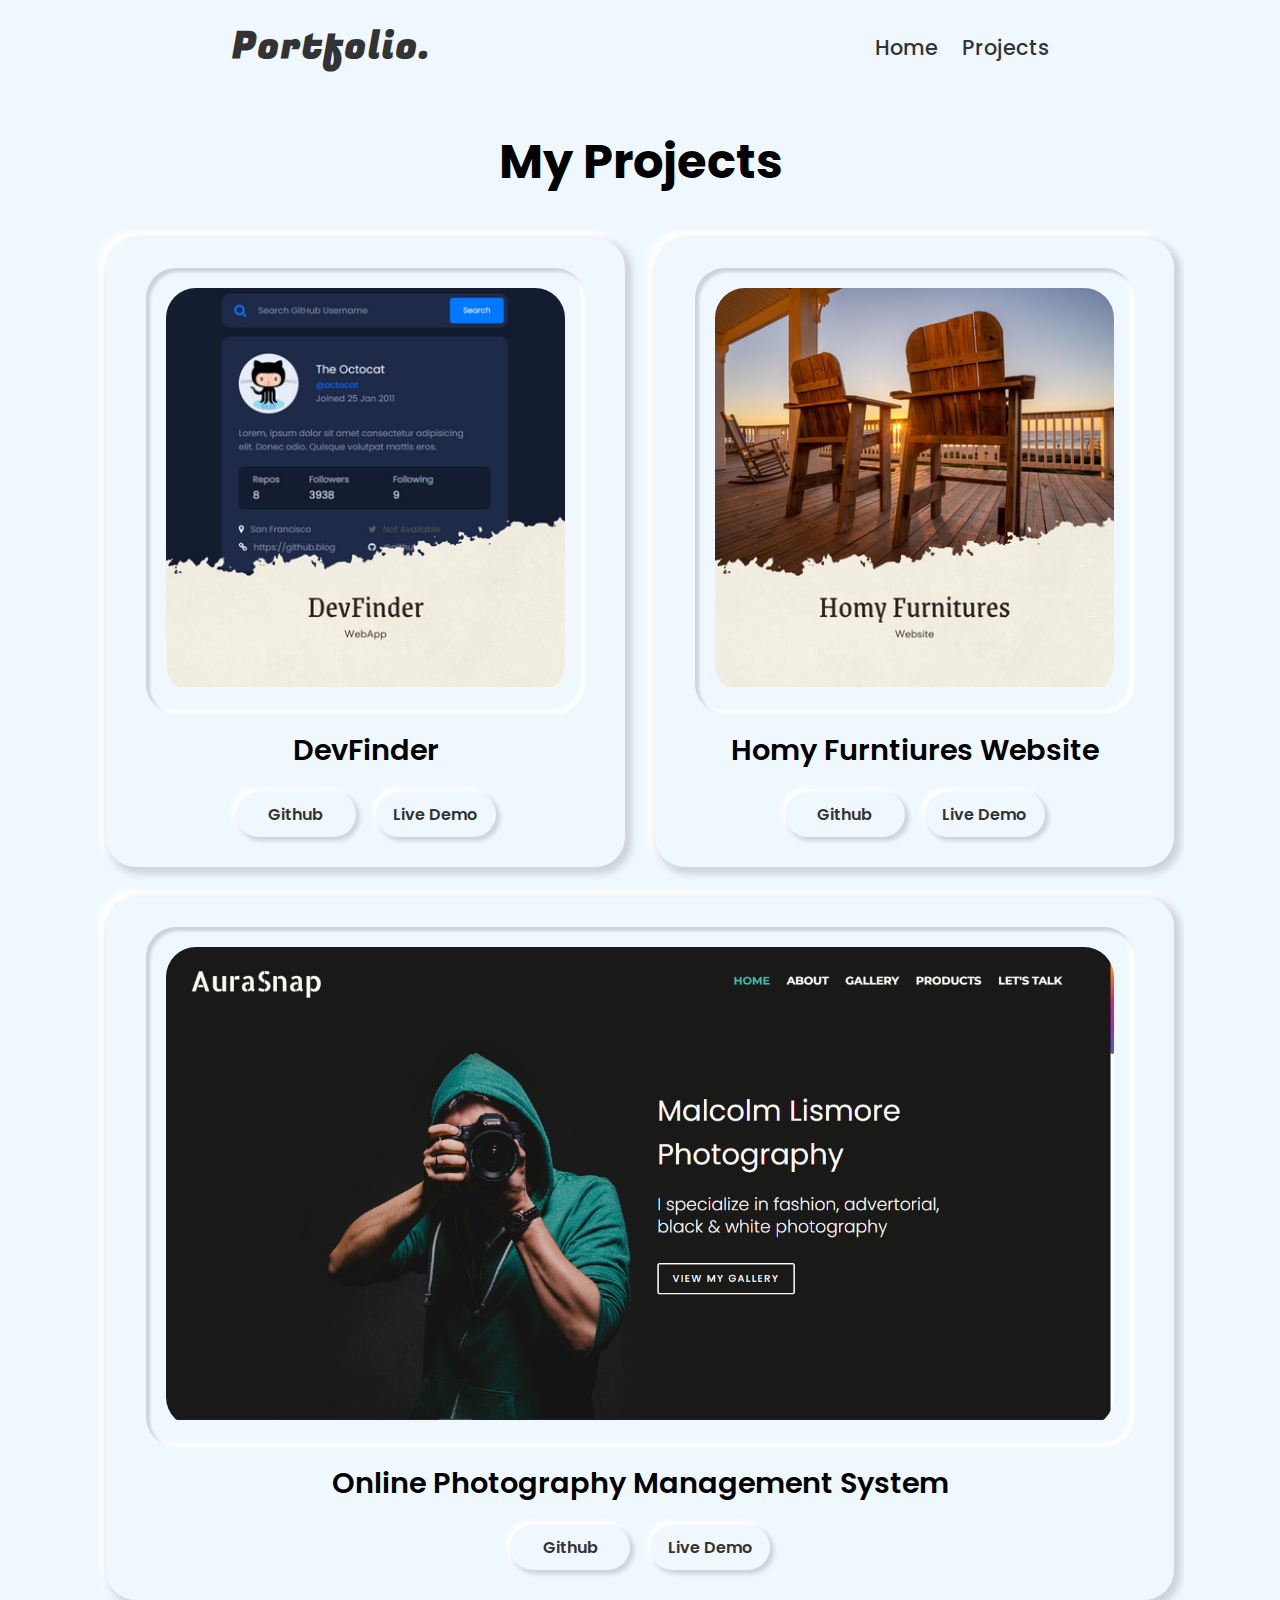
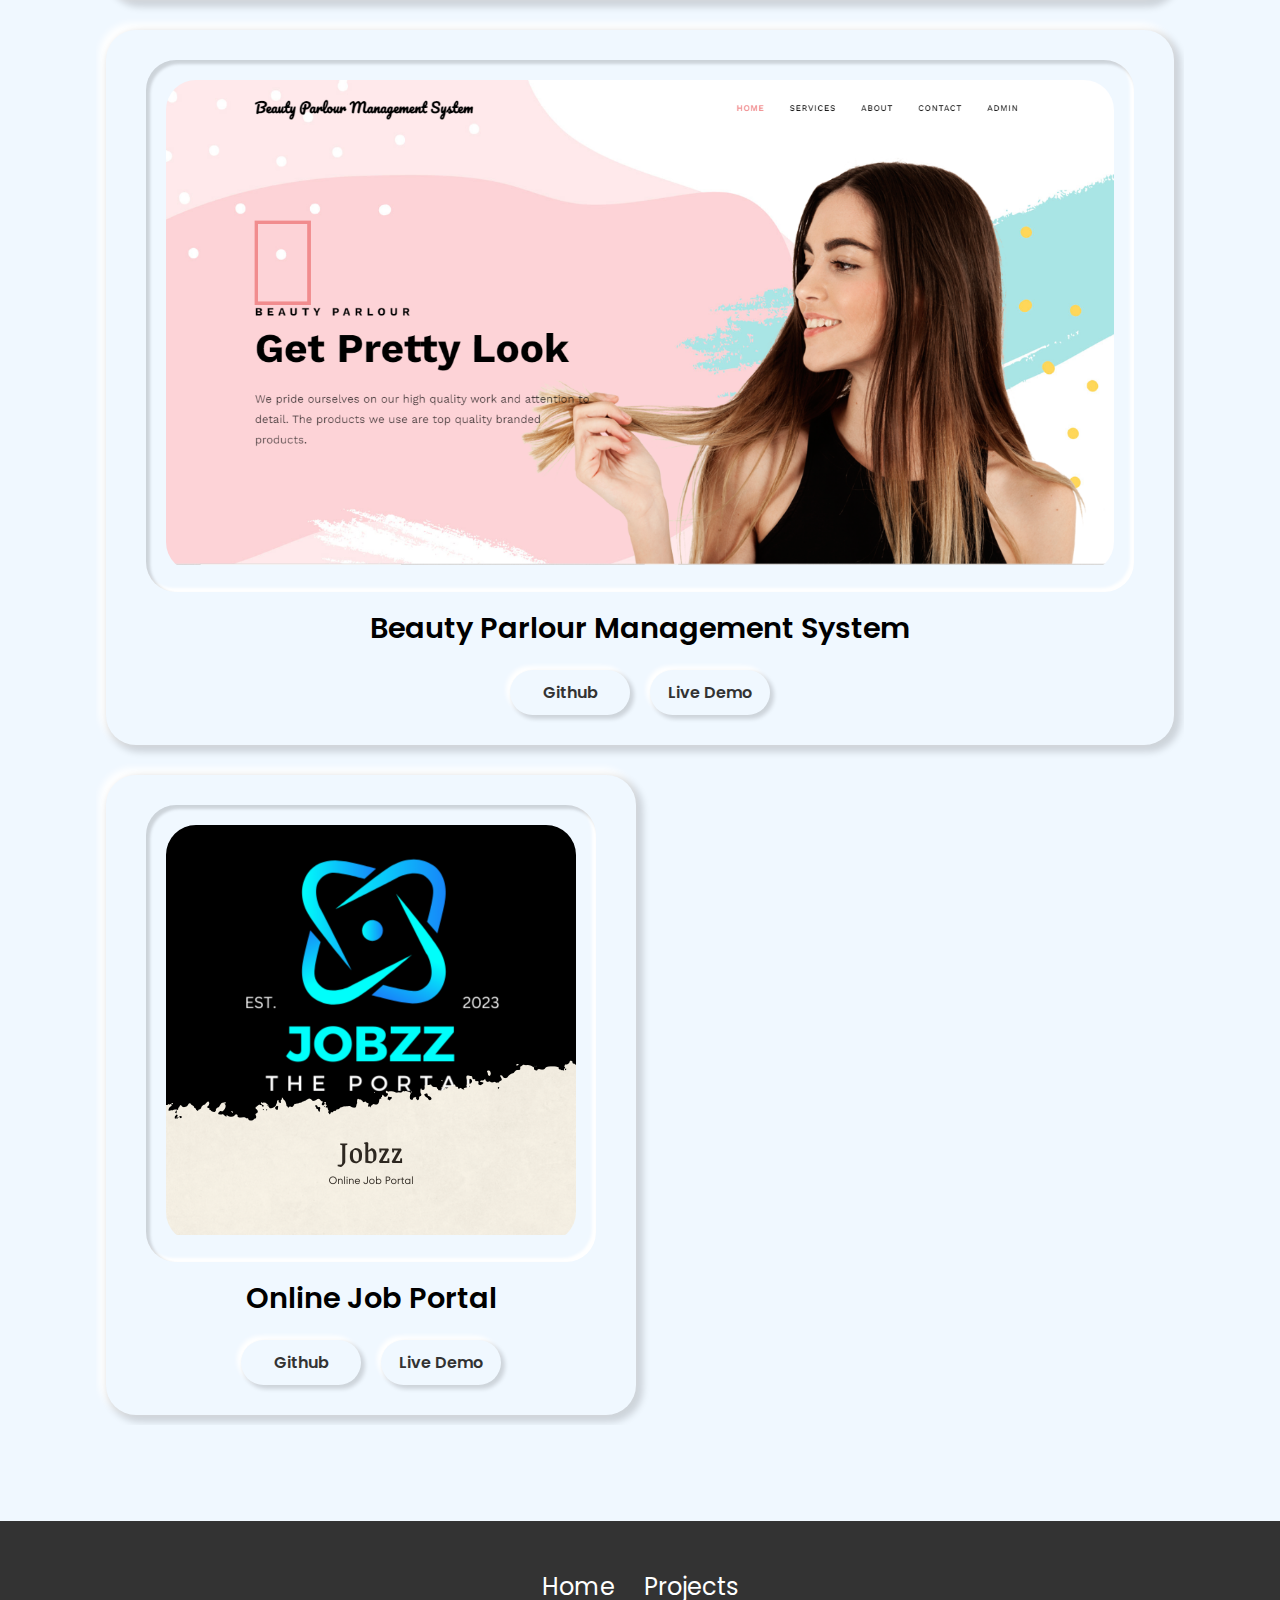
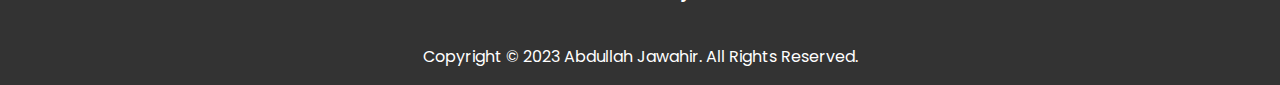
==== pages/projects.html @ 3616cd3a "Chnages in the projects section" ====
<!DOCTYPE html>
<html lang="en">

<head>
    <meta charset="UTF-8" />
    <meta name="viewport" content="width=device-width, initial-scale=1.0" />
    <title>My Projects</title>

    <!-- Poppins Font -->
    <link rel="preconnect" href="https://fonts.googleapis.com" />
    <link rel="preconnect" href="https://fonts.gstatic.com" crossorigin />
    <link href="https://fonts.googleapis.com/css2?family=Poppins:wght@100;200;300;400;500;600;700;800;900&display=swap"
        rel="stylesheet" />

    <!-- Fugaz One Font -->
    <link rel="preconnect" href="https://fonts.googleapis.com" />
    <link rel="preconnect" href="https://fonts.gstatic.com" crossorigin />
    <link href="https://fonts.googleapis.com/css2?family=Fugaz+One&display=swap" rel="stylesheet" />

    <!-- Fontawesome Icons -->
    <link rel="stylesheet" href="https://cdnjs.cloudflare.com/ajax/libs/font-awesome/6.4.2/css/all.min.css"
        integrity="sha512-z3gLpd7yknf1YoNbCzqRKc4qyor8gaKU1qmn+CShxbuBusANI9QpRohGBreCFkKxLhei6S9CQXFEbbKuqLg0DA=="
        crossorigin="anonymous" referrerpolicy="no-referrer" />

    <!-- <link rel="stylesheet" href="../CSS/styles.css" /> -->
    <link rel="stylesheet" href="../CSS/projects.css" />
    <link rel="stylesheet" href="../CSS/projectsStyles.css" />
</head>

<body>
    <header>
        <a href="./index.html" class="logo">Portfolio.</a>

        <nav>
            <a href="../index.html">Home</a>
            <a href="./projects.html">Projects</a>
        </nav>

        <div class="hamburger move">
            <div></div>
            <div></div>
            <div></div>
        </div>
    </header>


    <section id="projects">
        <h1>My Projects</h1>

        <div class="projects-container">
            <div class="project-card">
                <div class="pic-wrapper">
                    <div class="proj-pic">
                        <img src="../Assets/devfinder-img.png" alt="DevFinder App Pic" />
                    </div>
                </div>
                <h2>DevFinder</h2>
                <div class="proj-btns">
                    <a href="https://github.com/Abdullah-Jawahir/DevFinder" target="_blank"
                        class="btn proj-code-btn">Github</a>
                    <a href="https://abdullah-jawahir.github.io/DevFinder/" target="_blank"
                        class="btn proj-demo-btn">Live
                        Demo</a>
                </div>
            </div>
            <div class="project-card">
                <div class="pic-wrapper">
                    <div class="proj-pic">
                        <img src="../Assets/homy-furnitue-img.png" alt="Homy Furnitures Website Imamge" />
                    </div>
                </div>
                <h2>Homy Furntiures Website</h2>
                <div class="proj-btns">
                    <a href="https://github.com/Abdullah-Jawahir/Homy-Furniture-Landing-Page" target="_blank"
                        class="btn proj-code-btn">Github</a>
                    <a href="https://abdullah-jawahir.github.io/Homy-Furniture-Landing-Page/" target="_blank"
                        class="btn proj-demo-btn">Live Demo</a>
                </div>
            </div>
            <div class="project-card">
                <div class="pic-wrapper">
                    <div class="proj-pic">
                        <img src="../Assets/online-phptography.png" alt="Online Photography Management System Image" />
                    </div>
                </div>
                <h2>Online Photography Management System</h2>
                <div class="proj-btns">
                    <a href="https://github.com/Abdullah-Jawahir/Malcolm-Lismore-Photography-Website" target="_blank"
                        class="btn proj-code-btn">Github</a>
                    <a href="https://malcolm-lismore-photography.netlify.app/" target="_blank"
                        class="btn proj-demo-btn">Live
                        Demo</a>
                </div>
            </div>
            <div class="project-card">
                <div class="pic-wrapper">
                    <div class="proj-pic">
                        <img src="../Assets/BeautyParlourMS-pic.png" alt="Beauty Parlour Management System Image" />
                    </div>
                </div>
                <h2>Beauty Parlour Management System</h2>
                <div class="proj-btns">
                    <a href="https://github.com/Abdullah-Jawahir/OnlineBeautyParlor" target="_blank"
                        class="btn proj-code-btn">Github</a>
                    <a href="https://abdullah-jawahir.github.io/OnlineBeautyParlor/" target="_blank"
                        class="btn proj-demo-btn">Live
                        Demo</a>
                </div>
            </div>
            <div class="project-card">
                <div class="pic-wrapper">
                    <div class="proj-pic">
                        <img src="../Assets/jobzz.png" alt="Online Job Portal" />
                    </div>
                </div>
                <h2>Online Job Portal</h2>
                <div class="proj-btns">
                    <a href="https://github.com/Abdullah-Jawahir/Job-Portal-WebApp" target="_blank"
                        class="btn proj-code-btn">Github</a>
                    <a href="https://abdullah-jawahir.github.io/Job-Portal-WebApp/" target="_blank"
                        class="btn proj-demo-btn">Live
                        Demo</a>
                </div>
            </div>
        </div>
    </section>

    <footer>
        <nav>
            <a href="../index.html">Home</a>
            <a href="./projects.html">Projects</a>
        </nav>
        <p class="footer-note">
            Copyright © 2023 Abdullah Jawahir. All Rights Reserved.
        </p>
    </footer>

    <script src="../app.js"></script>
</body>

</html>
---- CSS/styles.css ----
html {
  scroll-behavior: smooth;
}

body {
  position: relative;
  scroll-behavior: smooth;
}

a {
  position: relative;
}
a::after {
  position: absolute;
  content: "";
  left: 0;
  bottom: -10px;
  height: 5px;
  width: 0%;
  background-color: gray;
  border-radius: 2px;
  transition: 0.3s linear;
}

section {
  display: flex;
  align-items: center;
}
section h4 {
  font-weight: 500;
  color: rgb(77, 77, 77);
}
section h1 {
  font-size: 3rem;
  font-weight: 600;
  margin-bottom: 50px;
}

* {
  margin: 0;
  padding: 0;
  box-sizing: border-box;
  font-family: "Poppins", sans-serif;
}

a {
  text-decoration: none;
  color: #333;
}

li {
  list-style: none;
}

header {
  height: auto;
  width: 100%;
  display: flex;
  align-items: center;
  justify-content: space-around;
  padding: 20px 10px;
  position: absolute;
  transition: 0.5s ease-in-out;
}
header .logo {
  font-weight: bolder;
  font-size: 2.3rem;
  letter-spacing: 2px;
  font-family: "Fugaz One", cursive;
}
header nav a:not(:last-child) {
  margin-right: 20px;
}
header nav a {
  font-size: 1.3rem;
  font-weight: 500;
  transition: 0.3s;
}
header nav a:hover {
  color: gray;
}
header nav a:hover::after {
  width: 80%;
}
header .hamburger {
  width: 40px;
  height: auto;
  transition: 0.5s ease-in-out;
  display: none;
  cursor: pointer;
  position: relative;
  transform: rotate(0deg);
  margin-bottom: 30px;
}
header .hamburger div {
  width: 100%;
  height: 6px;
  background-color: #333;
  border-radius: 3px;
  position: absolute;
  opacity: 1;
  left: 0;
  transform: rotate(0deg);
  transition: 0.25s ease-in-out;
}
header .hamburger div:first-child {
  top: 0px;
  transform-origin: left top;
}
header .hamburger div:nth-child(2) {
  top: 14px;
  transform-origin: center;
}
header .hamburger div:last-child {
  top: 28px;
  transform-origin: left bottom;
}
header.open {
  background-color: #333;
  color: white;
  display: flex;
  flex-direction: row;
  align-items: center;
  justify-content: center;
  width: 100%;
  position: relative;
  top: 0;
  left: 0;
  z-index: 999;
}
header.open .logo {
  display: none;
}
header.open nav {
  display: flex;
  flex-direction: column;
  align-items: center;
}
header.open nav a {
  margin-right: 0;
  color: white;
  margin-bottom: 15px;
}
header.open nav a:hover::after {
  width: 0%;
}
header.open .hamburger {
  position: absolute;
  top: 50px;
  right: 30px;
  width: 50px;
}
header.open .hamburger div {
  background-color: #fff;
}
header.open .hamburger div:first-child {
  transform: rotate(42deg);
}
header.open .hamburger div:nth-child(2) {
  width: 0%;
  opacity: 0;
}
header.open .hamburger div:last-child {
  transform: rotate(-42deg);
  top: 32px;
}

@media screen and (max-width: 768px) {
  header {
    padding: 40px 0px;
  }
  header nav {
    display: none;
  }
  header .hamburger {
    display: block;
  }
}
#home {
  width: 100%;
  height: 100vh;
  justify-content: center;
}
#home .hero-sec {
  display: flex;
  justify-content: space-between;
  align-items: center;
}
#home .hero-sec .prof-img {
  width: 380px;
  margin-right: 100px;
}
#home .hero-sec .prof-img img {
  width: 100%;
  height: auto;
  -o-object-fit: cover;
     object-fit: cover;
}
#home .hero-sec .mini-intro {
  font-weight: 550;
  display: flex;
  flex-direction: column;
}
#home .hero-sec .mini-intro span {
  font-size: 0.9rem;
  color: rgb(77, 77, 77);
  margin-bottom: 10px;
}
#home .hero-sec .mini-intro .my-name {
  font-weight: 600;
  font-size: 2.5rem;
  letter-spacing: 1px;
  line-height: 1.1;
}
#home .hero-sec .mini-intro .my-profession {
  color: rgb(77, 77, 77);
  font-size: 1.5rem;
  margin-bottom: 25px;
}
#home .hero-sec .mini-intro .cta-btns {
  margin-bottom: 20px;
}
#home .hero-sec .mini-intro .cta-btns a, #home .hero-sec .mini-intro .cta-btns button {
  padding: 10px 15px;
  background-color: transparent;
  outline: none;
  cursor: pointer;
  font-weight: 600;
  border-radius: 7px;
  border: 2px solid #333;
  transition: 0.28s;
}
#home .hero-sec .mini-intro .cta-btns a:first-child, #home .hero-sec .mini-intro .cta-btns button:first-child {
  margin-right: 20px;
}
#home .hero-sec .mini-intro .cta-btns a:first-child:hover, #home .hero-sec .mini-intro .cta-btns button:first-child:hover {
  background-color: #333;
  color: white;
}
#home .hero-sec .mini-intro .cta-btns a:nth-child(2), #home .hero-sec .mini-intro .cta-btns button:nth-child(2) {
  background-color: #333;
  color: white;
}
#home .hero-sec .mini-intro .cta-btns a:nth-child(2):hover, #home .hero-sec .mini-intro .cta-btns button:nth-child(2):hover {
  background-color: transparent;
  color: #333;
}
#home .hero-sec .mini-intro .intro-social-icons a {
  font-size: 2rem;
}
#home .hero-sec .mini-intro .intro-social-icons a:first-child {
  margin-right: 15px;
}

@media screen and (max-width: 768px) {
  #home {
    height: auto;
    position: relative;
    top: 12em;
    margin-bottom: 20em;
    align-items: center;
  }
  #home .hero-sec {
    flex-direction: column;
  }
  #home .hero-sec .prof-img {
    width: 260px;
    margin-right: 0;
    margin-bottom: 30px;
  }
  #home .hero-sec .mini-intro {
    align-items: center;
  }
  #home .hero-sec .mini-intro .my-name {
    padding: 0 10px;
    text-align: center;
  }
  #home .hero-sec .mini-intro .my-profession {
    margin-bottom: 30px;
  }
  #home .hero-sec .mini-intro .cta-btns {
    margin-bottom: 25px;
  }
}
@media screen and (max-width: 425px) {
  #home .hero-sec .my-name {
    margin-bottom: 10px;
  }
}
#about {
  flex-direction: column;
  padding: 0 6em 3em 6em;
}
#about .about-body {
  display: flex;
  align-items: center;
  color: rgb(77, 77, 77);
}
#about .about-body .about-img {
  flex: 0.35;
  border-radius: 20px;
  overflow: hidden;
  margin-right: 50px;
}
#about .about-body .about-img img {
  width: 100%;
  height: auto;
  -o-object-fit: cover;
     object-fit: cover;
}
#about .about-body .about-body-info {
  flex: 0.8;
  display: grid;
  grid-template-areas: "exp edu" "bio bio";
}
#about .about-body .about-body-info .about-info {
  margin-bottom: 20px;
  border: 2px solid lightgray;
  padding: 20px 0;
  display: flex;
  flex-direction: column;
  align-items: center;
  justify-content: center;
  border-radius: 20px;
}
#about .about-body .about-body-info .about-info i {
  font-size: 1.3rem;
  margin-bottom: 10px;
  color: black;
}
#about .about-body .about-body-info .about-info h5 {
  font-size: 1.1rem;
  margin-bottom: 5px;
  color: black;
}
#about .about-body .about-body-info .experience-info {
  grid-area: exp;
  margin-right: 20px;
}
#about .about-body .about-body-info .education-info {
  grid-area: edu;
}
#about .about-body .about-body-info .my-bio {
  grid-area: bio;
}

@media screen and (max-width: 768px) {
  #about {
    padding: 0 2em 3em 2em;
  }
  #about h1 {
    margin-bottom: 30px;
  }
  #about .about-body {
    flex-direction: column;
  }
  #about .about-body .about-img {
    flex: auto;
    width: 16em;
    margin-right: 0;
    margin-bottom: 30px;
  }
  #about .about-body .about-body-info .about-info {
    align-items: center;
    padding: 20px;
  }
  #about .about-body .about-body-info .about-info p {
    text-align: center;
  }
}
@media screen and (max-width: 425px) {
  #about .about-body .about-body-info {
    flex: 1;
    grid-template-areas: "exp" "edu" "bio";
  }
  #about .about-body .about-body-info .experience-info {
    margin-right: 0;
  }
}
#skills {
  flex-direction: column;
  padding: 6em;
}
#skills .skill-set {
  display: flex;
  justify-content: center;
  width: 99%;
  margin-right: auto;
  margin-left: auto;
  flex-wrap: wrap;
}
#skills .skills-card {
  border: 1px solid #a3a3a3;
  padding: 1.5em 3em;
  border-radius: 30px;
  text-align: left;
  width: 40%;
  min-width: -moz-fit-content;
  min-width: fit-content;
  margin-bottom: 30px;
}
#skills .skills-card:not(:last-child) {
  margin-right: 30px;
}
#skills .skills-card h2 {
  font-weight: 600;
  font-size: 1.7rem;
  color: rgb(77, 77, 77);
  margin-bottom: 25px;
  text-align: center;
  word-wrap: break-word;
}
#skills .skills-card .skills {
  display: grid;
  grid-template-columns: repeat(auto-fit, minmax(150px, 1fr));
  padding-left: 15px;
}
#skills .skills-card .skills .skill {
  display: grid;
  grid-template-areas: "icon skill-name" ". skill-level";
  margin-bottom: 30px;
  width: -moz-fit-content;
  width: fit-content;
}
#skills .skills-card .skills .skill i {
  grid-area: icon;
  font-size: 1.4rem;
  margin-right: 20px;
  margin-top: 3px;
}
#skills .skills-card .skills .skill .skill-name {
  grid-area: skill-name;
  font-weight: 600;
  font-size: 1.2rem;
}
#skills .skills-card .skills .skill .skill-level {
  grid-area: skill-level;
  color: rgb(77, 77, 77);
}

@media screen and (max-width: 768px) {
  #skills h1 {
    margin-bottom: 30px;
  }
  #skills .skill-set .skills-card {
    width: -moz-min-content;
    width: min-content;
    display: flex;
    flex-direction: column;
    align-items: center;
  }
  #skills .skill-set .skills-card:not(:last-child) {
    margin-right: 0;
  }
}
#contact {
  flex-direction: column;
  padding: 6em 6em 4em 6em;
}
#contact .contact-info {
  display: flex;
  align-items: center;
  justify-content: space-between;
  border: 1px solid #a3a3a3;
  padding: 30px;
  border-radius: 30px;
}
#contact .contact-info div {
  display: flex;
  align-items: center;
}
#contact .contact-info div .icon-wrapper {
  background-color: #000;
  padding: 7px 8px;
  margin-right: 10px;
  border-radius: 50%;
  display: flex;
  align-items: center;
  justify-content: center;
}
#contact .contact-info div .icon-wrapper i {
  color: #fff;
  font-size: 1.3rem;
  font-weight: 500;
}
#contact .contact-info div a {
  font-size: 1.2rem;
  transition: 0.3s;
}
#contact .contact-info div a:hover {
  color: gray;
}
#contact .contact-info div a:hover::after {
  width: 75%;
}
#contact .contact-info .my-email {
  margin-right: 30px;
}

@media screen and (max-width: 515px) {
  #contact .contact-info {
    flex-direction: column;
  }
  #contact .contact-info div {
    margin-bottom: 15px;
  }
  #contact .contact-info div:last-child {
    margin-bottom: 0;
  }
  #contact .contact-info div .icon-wrapper {
    margin: 0;
  }
  #contact .contact-info div a {
    margin-left: 10px;
  }
  #contact .contact-info div a:hover::after {
    width: 0%;
  }
  #contact .contact-info .my-email {
    margin-right: 0;
  }
}
@media screen and (max-width: 425px) {
  #contact {
    padding: 6em 2em 4em 2em;
  }
  #contact h1 {
    text-align: center;
  }
}
@media screen and (max-width: 375px) {
  #contact .contact-info {
    padding: 10px;
    justify-content: center;
    height: -moz-max-content;
    height: max-content;
  }
}
footer {
  display: flex;
  flex-direction: column;
  width: 100%;
  justify-content: center;
  align-items: center;
  padding: 3em 6em 1em 6em;
  background-color: #333;
  color: #fff;
}
footer nav {
  margin-bottom: 40px;
}
footer nav a {
  margin-right: 25px;
  font-size: 1.5rem;
  font-weight: normal;
  transition: 0.3s;
  color: #fff;
}
footer nav a:last-child {
  margin-right: 0;
}
footer nav a:hover {
  color: gray;
}
footer nav a:hover::after {
  width: 80%;
}
footer .footer-note {
  color: #fff;
}

@media screen and (max-width: 515px) {
  footer {
    padding: 3em 3em 1em 3em;
  }
  footer nav {
    display: flex;
    height: -moz-max-content;
    height: max-content;
    justify-content: center;
    align-items: center;
    flex-wrap: wrap;
    width: 100%;
    padding: 10px;
    padding-left: 25px;
  }
  footer nav a {
    margin-right: 20px;
  }
  footer nav a:last-child {
    margin-right: 20px;
  }
  footer nav a:hover::after {
    width: 0;
  }
  footer .footer-note {
    text-align: center;
  }
}
@media screen and (max-width: 425px) {
  footer nav {
    flex-direction: column;
  }
  footer nav a {
    margin-bottom: 10px;
    margin-right: 0;
  }
  footer nav a:last-child {
    margin-right: 0;
  }
}
---- CSS/projects.css ----
* {
  margin: 0;
  padding: 0;
  box-sizing: border-box;
  font-family: "Poppins", sans-serif;
}

a {
  text-decoration: none;
  color: #333;
}

li {
  list-style: none;
}

header {
  height: auto;
  width: 100%;
  display: flex;
  align-items: center;
  justify-content: space-around;
  padding: 20px 10px;
  position: absolute;
  transition: 0.5s ease-in-out;
}
header .logo {
  font-weight: bolder;
  font-size: 2.3rem;
  letter-spacing: 2px;
  font-family: "Fugaz One", cursive;
}
header nav a:not(:last-child) {
  margin-right: 20px;
}
header nav a {
  font-size: 1.3rem;
  font-weight: 500;
  transition: 0.3s;
}
header nav a:hover {
  color: gray;
}
header nav a:hover::after {
  width: 80%;
}
header .hamburger {
  width: 40px;
  height: auto;
  transition: 0.5s ease-in-out;
  display: none;
  cursor: pointer;
  position: relative;
  transform: rotate(0deg);
  margin-bottom: 30px;
}
header .hamburger div {
  width: 100%;
  height: 6px;
  background-color: #333;
  border-radius: 3px;
  position: absolute;
  opacity: 1;
  left: 0;
  transform: rotate(0deg);
  transition: 0.25s ease-in-out;
}
header .hamburger div:first-child {
  top: 0px;
  transform-origin: left top;
}
header .hamburger div:nth-child(2) {
  top: 14px;
  transform-origin: center;
}
header .hamburger div:last-child {
  top: 28px;
  transform-origin: left bottom;
}
header.open {
  background-color: #333;
  color: white;
  display: flex;
  flex-direction: row;
  align-items: center;
  justify-content: center;
  width: 100%;
  position: relative;
  top: 0;
  left: 0;
  z-index: 999;
}
header.open .logo {
  display: none;
}
header.open nav {
  display: flex;
  flex-direction: column;
  align-items: center;
}
header.open nav a {
  margin-right: 0;
  color: white;
  margin-bottom: 15px;
}
header.open nav a:hover::after {
  width: 0%;
}
header.open .hamburger {
  position: absolute;
  top: 50px;
  right: 30px;
  width: 50px;
}
header.open .hamburger div {
  background-color: #fff;
}
header.open .hamburger div:first-child {
  transform: rotate(42deg);
}
header.open .hamburger div:nth-child(2) {
  width: 0%;
  opacity: 0;
}
header.open .hamburger div:last-child {
  transform: rotate(-42deg);
  top: 32px;
}

@media screen and (max-width: 768px) {
  header {
    padding: 40px 0px;
  }
  header nav {
    display: none;
  }
  header .hamburger {
    display: block;
  }
}
footer {
  display: flex;
  flex-direction: column;
  width: 100%;
  justify-content: center;
  align-items: center;
  padding: 3em 6em 1em 6em;
  background-color: #333;
  color: #fff;
}
footer nav {
  margin-bottom: 40px;
}
footer nav a {
  margin-right: 25px;
  font-size: 1.5rem;
  font-weight: normal;
  transition: 0.3s;
  color: #fff;
}
footer nav a:last-child {
  margin-right: 0;
}
footer nav a:hover {
  color: gray;
}
footer nav a:hover::after {
  width: 80%;
}
footer .footer-note {
  color: #fff;
}

@media screen and (max-width: 515px) {
  footer {
    padding: 3em 3em 1em 3em;
  }
  footer nav {
    display: flex;
    height: -moz-max-content;
    height: max-content;
    justify-content: center;
    align-items: center;
    flex-wrap: wrap;
    width: 100%;
    padding: 10px;
    padding-left: 25px;
  }
  footer nav a {
    margin-right: 20px;
  }
  footer nav a:last-child {
    margin-right: 20px;
  }
  footer nav a:hover::after {
    width: 0;
  }
  footer .footer-note {
    text-align: center;
  }
}
@media screen and (max-width: 425px) {
  footer nav {
    flex-direction: column;
  }
  footer nav a {
    margin-bottom: 10px;
    margin-right: 0;
  }
  footer nav a:last-child {
    margin-right: 0;
  }
}
#projects {
  flex-direction: column;
  padding: 6em;
  background-color: aliceblue;
}
#projects .btn {
  background-color: transparent;
  border: none;
  outline: none;
  width: 120px;
  text-align: center;
  padding: 10px 0;
  border-radius: 30px;
  font-weight: 550;
  cursor: pointer;
  transition: 0.3s;
  box-shadow: 3px 3px 4px 1px rgba(0, 0, 0, 0.15), -3px -3px 4px 1px #fff;
}
#projects .btn:active {
  box-shadow: inset 3px 3px 3px 1px rgba(0, 0, 0, 0.15), inset -3px -3px 3px 1px #fff;
}
#projects .projects-container {
  display: flex;
  gap: 30px;
  flex-wrap: wrap;
  width: 100%;
  max-height: 2180px;
  overflow-y: hidden;
  padding: 10px;
}
#projects .projects-container .project-card {
  display: flex;
  flex-direction: column;
  justify-content: flex-start;
  align-items: center;
  padding: 30px 40px;
  box-shadow: 4px 4px 7px 3px rgba(0, 0, 0, 0.15), -4px -4px 7px 3px #fff;
  border-radius: 30px;
}
#projects .projects-container .project-card .pic-wrapper {
  box-shadow: inset 3px 3px 3px 1px rgba(0, 0, 0, 0.15), inset -3px -3px 3px 1px #fff;
  width: 100%;
  border-radius: 30px;
  padding: 20px;
  margin-bottom: 15px;
}
#projects .projects-container .project-card .proj-pic {
  border-radius: 30px;
  overflow: hidden;
}
#projects .projects-container .project-card .proj-pic img {
  width: 100%;
  height: auto;
  -o-object-fit: cover;
     object-fit: cover;
}
#projects .projects-container .project-card h2 {
  margin-bottom: 20px;
  font-size: 1.8rem;
  font-weight: 550;
  text-align: center;
}
#projects .projects-container .project-card .proj-btns {
  width: 360px;
  display: flex;
  justify-content: space-around;
  padding: 0 40px;
  flex-wrap: wrap;
}
#projects .projects-container .project-card:first-child, #projects .projects-container .project-card:nth-child(2) {
  flex: 0.5;
}
#projects .more-projects-btn {
  margin-top: 50px;
  padding: 20px;
  width: 250px;
  font-size: 1rem;
  letter-spacing: 2px;
}

@media screen and (max-width: 768px) {
  #projects {
    padding: 6em 3em 6em 3em;
  }
  #projects .projects-container .project-card h2 {
    text-align: center;
  }
  #projects .projects-container .project-card:first-child, #projects .projects-container .project-card:nth-child(2) {
    flex: 1;
  }
}
@media screen and (max-width: 515px) {
  #projects {
    padding: 6em 1em 6em 1em;
  }
  #projects .projects-container {
    gap: 0;
    padding: 1em 2em;
    row-gap: 30px;
    align-items: center;
    justify-content: center;
  }
  #projects .projects-container .project-card .proj-btns {
    width: auto;
    height: -moz-max-content;
    height: max-content;
    align-items: center;
  }
  #projects .projects-container .project-card .proj-btns a {
    margin-bottom: 15px;
  }
}
@media screen and (max-width: 425px) {
  #projects .projects-container {
    padding: 1em;
  }
  #projects .projects-container .project-card {
    padding: 20px;
  }
  #projects .projects-container .project-card .pic-wrapper {
    padding: 10px;
  }
}
---- CSS/projectsStyles.css ----
#projects h1 {
  text-align: center;
  font-size: 3rem;
  margin: 30px auto;
}
#projects .projects-container {
  max-height: -moz-max-content;
  max-height: max-content;
}
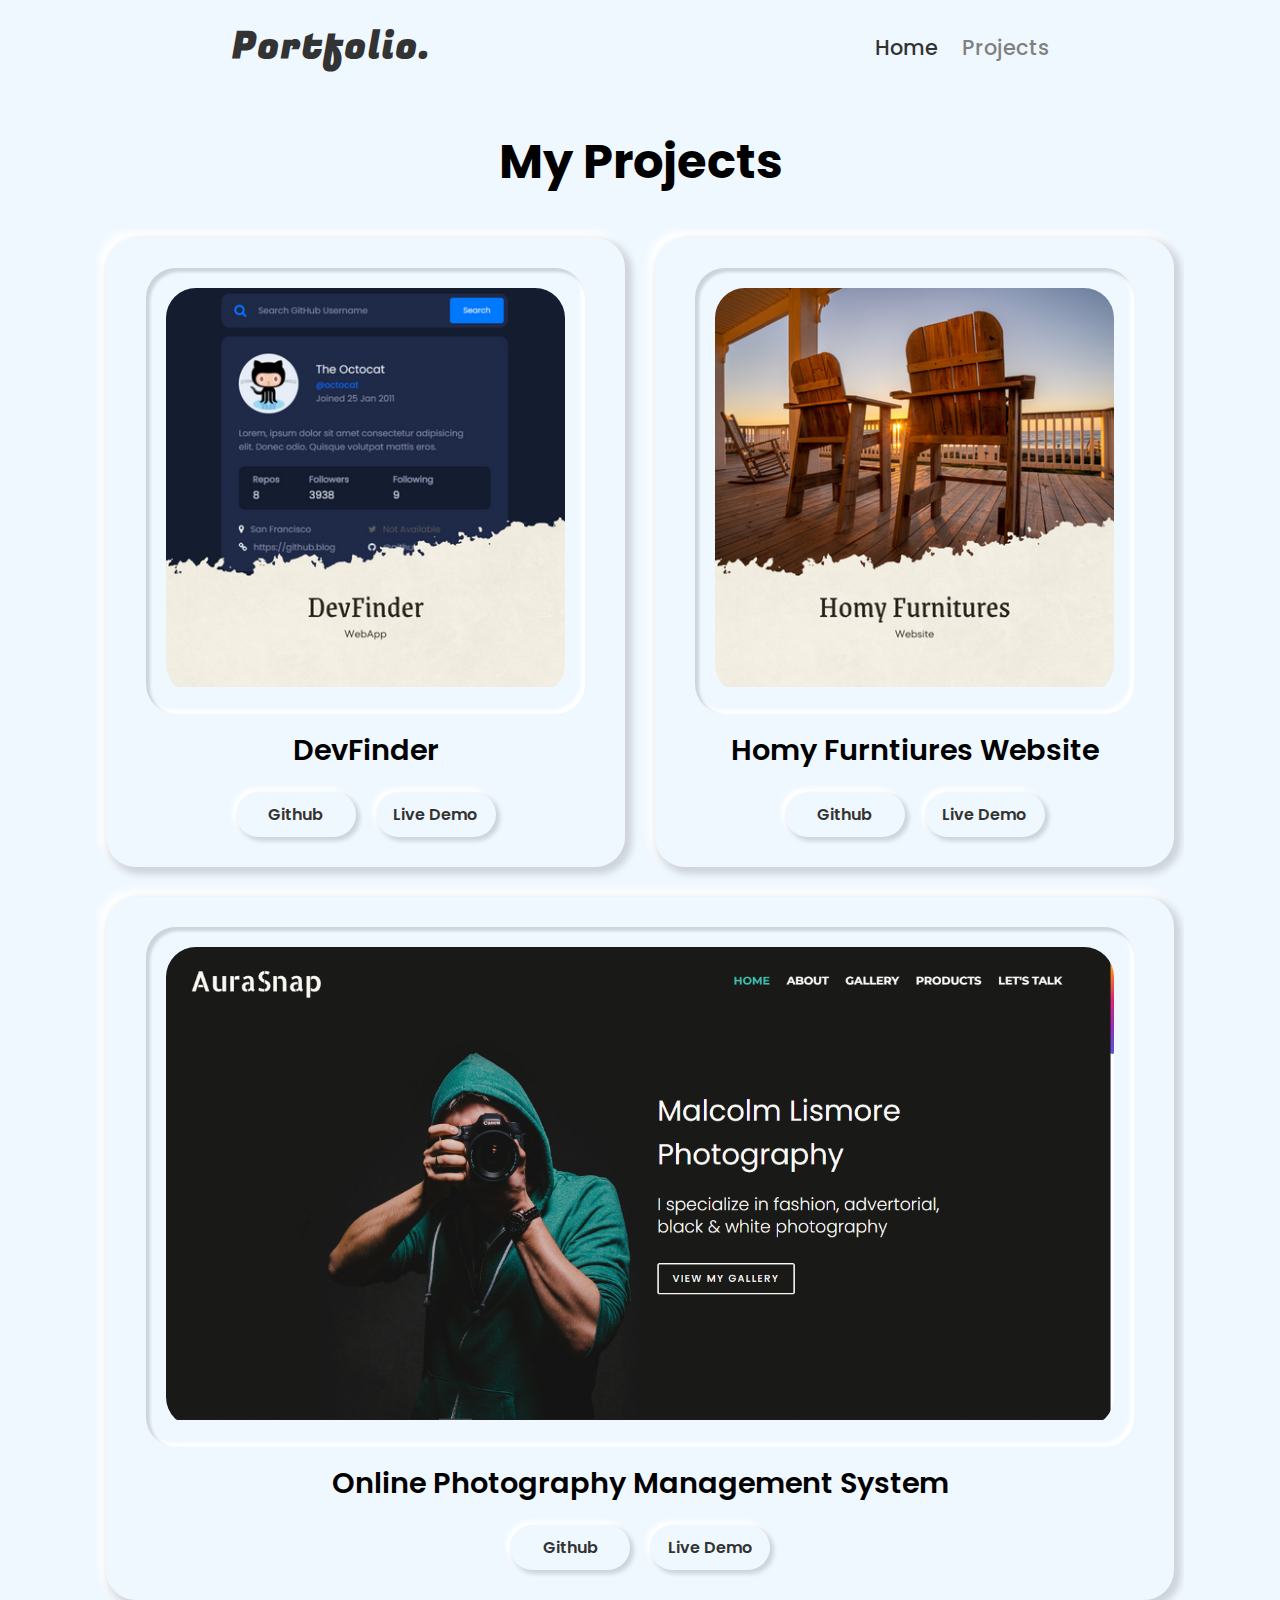
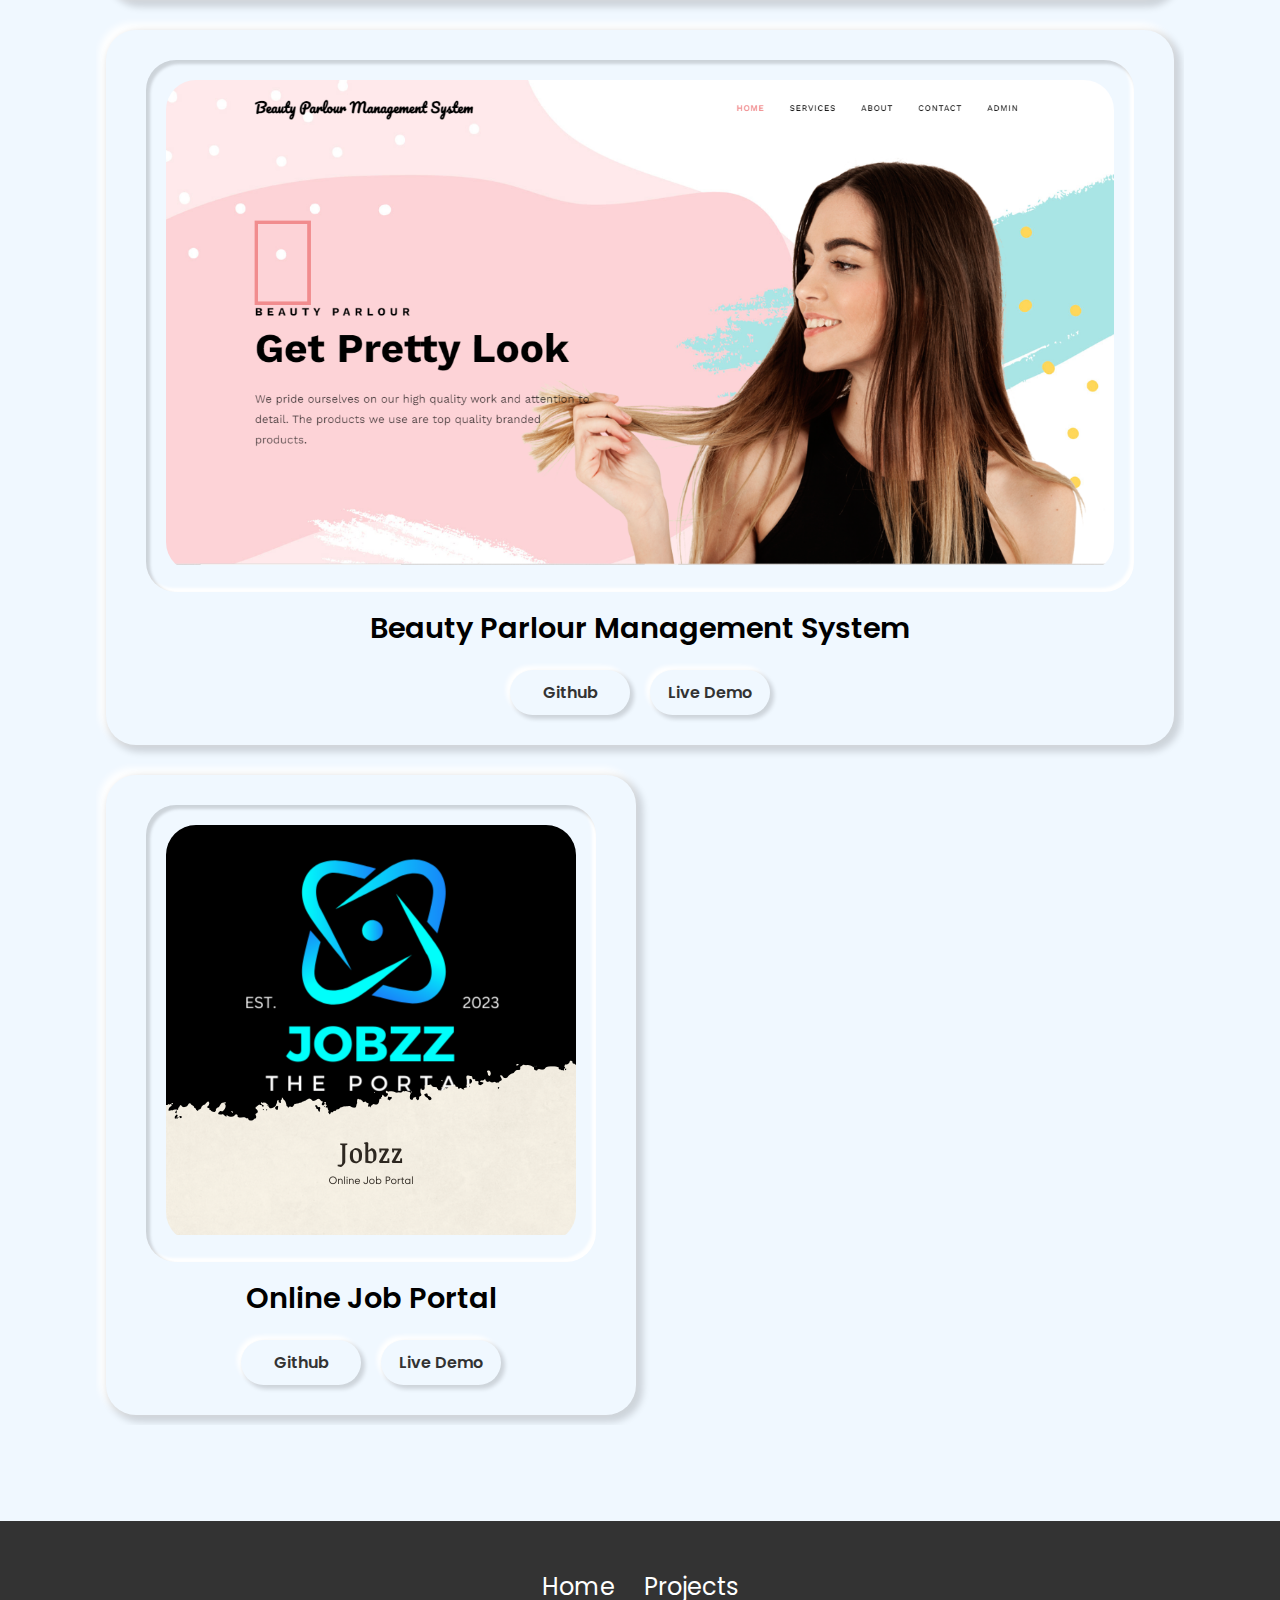
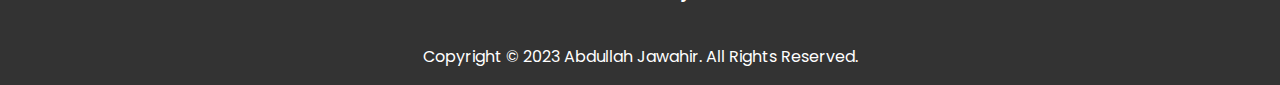
==== commit a0f05fdd: "added my new project" ====
--- a/pages/projects.html
+++ b/pages/projects.html
@@ -33,7 +33,7 @@
 
         <nav>
             <a href="../index.html">Home</a>
-            <a href="./projects.html">Projects</a>
+            <a href="./projects.html" class="active">Projects</a>
         </nav>
 
         <div class="hamburger move">
--- a/CSS/projectsStyles.css
+++ b/CSS/projectsStyles.css
@@ -1,3 +1,7 @@
+header nav a.active {
+  color: gray;
+}
+
 #projects h1 {
   text-align: center;
   font-size: 3rem;
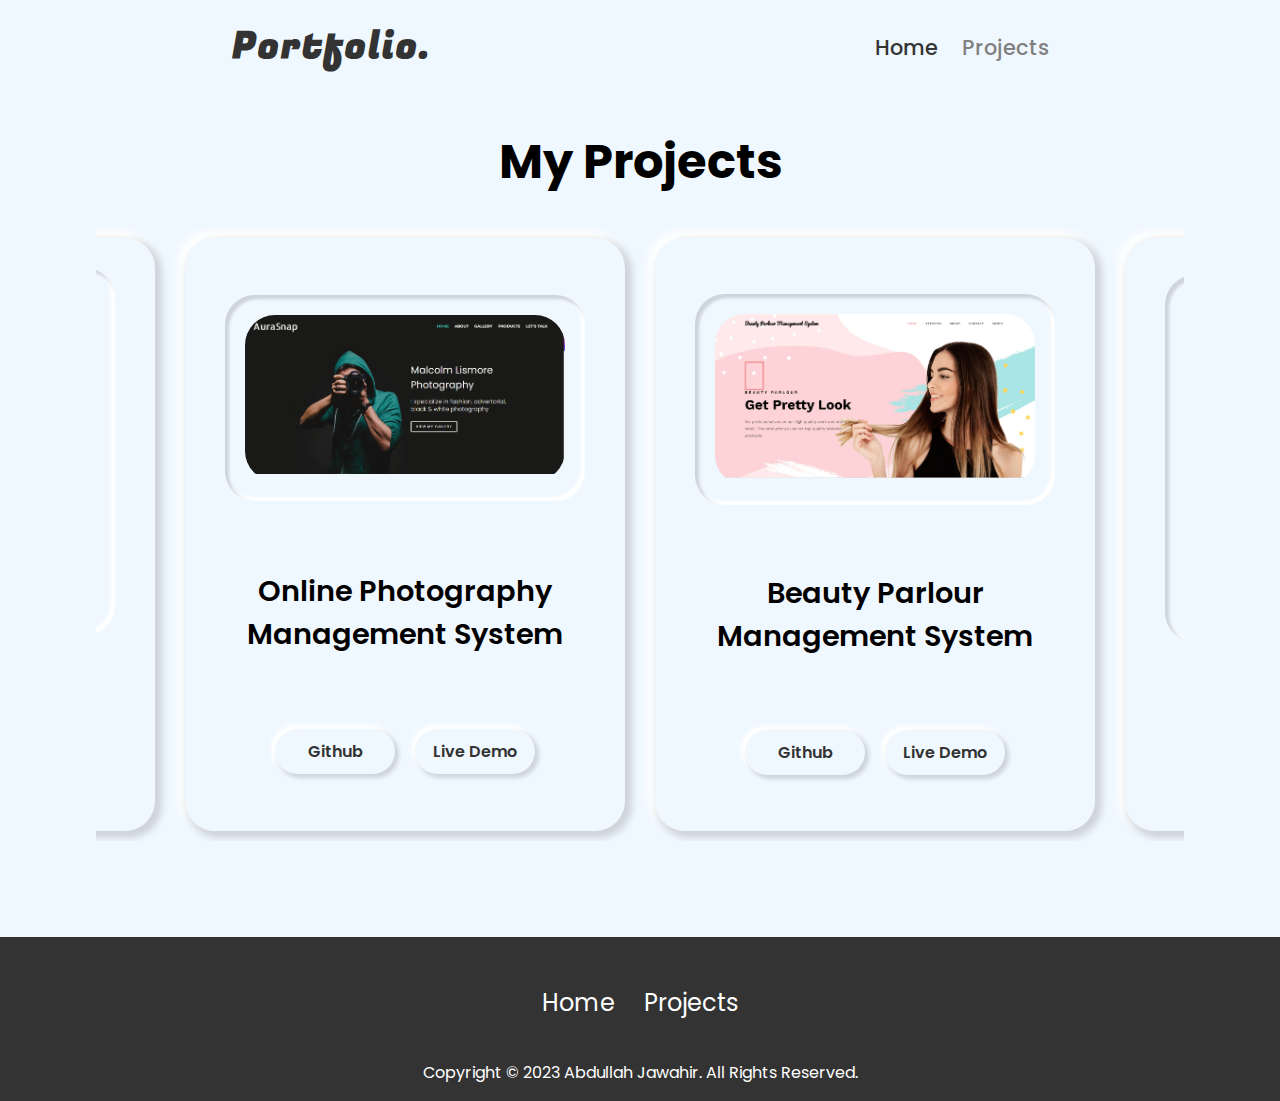
==== commit f4c64f83: "changes in the projects" ====
--- a/pages/projects.html
+++ b/pages/projects.html
@@ -122,7 +122,20 @@
                         Demo</a>
                 </div>
             </div>
-        </div>
+            <div class="project-card">
+                <div class="pic-wrapper">
+                    <div class="proj-pic">
+                        <img src="../Assets/vivacart.png" alt="React VivaCart E-Commerce Application Image" />
+                    </div>
+                </div>
+                <h2>React VivaCart E-Commerce Application</h2>
+                <div class="proj-btns">
+                    <a href="https://github.com/Abdullah-Jawahir/React-VivaCart-eCommerce-Application" target="_blank"
+                        class="btn proj-code-btn">Github</a>
+                    <a href="https://vivacart.netlify.app/" target="_blank" class="btn proj-demo-btn">Live
+                        Demo</a>
+                </div>
+            </div>
     </section>
 
     <footer>
--- a/CSS/projects.css
+++ b/CSS/projects.css
@@ -233,9 +233,9 @@
   box-shadow: inset 3px 3px 3px 1px rgba(0, 0, 0, 0.15), inset -3px -3px 3px 1px #fff;
 }
 #projects .projects-container {
-  display: flex;
+  display: grid;
+  grid-template-columns: repeat(auto-fit, minmax(350px, 1fr));
   gap: 30px;
-  flex-wrap: wrap;
   width: 100%;
   max-height: 2180px;
   overflow-y: hidden;
@@ -244,7 +244,7 @@
 #projects .projects-container .project-card {
   display: flex;
   flex-direction: column;
-  justify-content: flex-start;
+  justify-content: space-around;
   align-items: center;
   padding: 30px 40px;
   box-shadow: 4px 4px 7px 3px rgba(0, 0, 0, 0.15), -4px -4px 7px 3px #fff;
@@ -263,7 +263,6 @@
 }
 #projects .projects-container .project-card .proj-pic img {
   width: 100%;
-  height: auto;
   -o-object-fit: cover;
      object-fit: cover;
 }
--- a/CSS/projectsStyles.css
+++ b/CSS/projectsStyles.css
@@ -10,4 +10,7 @@
 #projects .projects-container {
   max-height: -moz-max-content;
   max-height: max-content;
+  display: flex;
+  font-weight: wrap;
+  place-content: center;
 }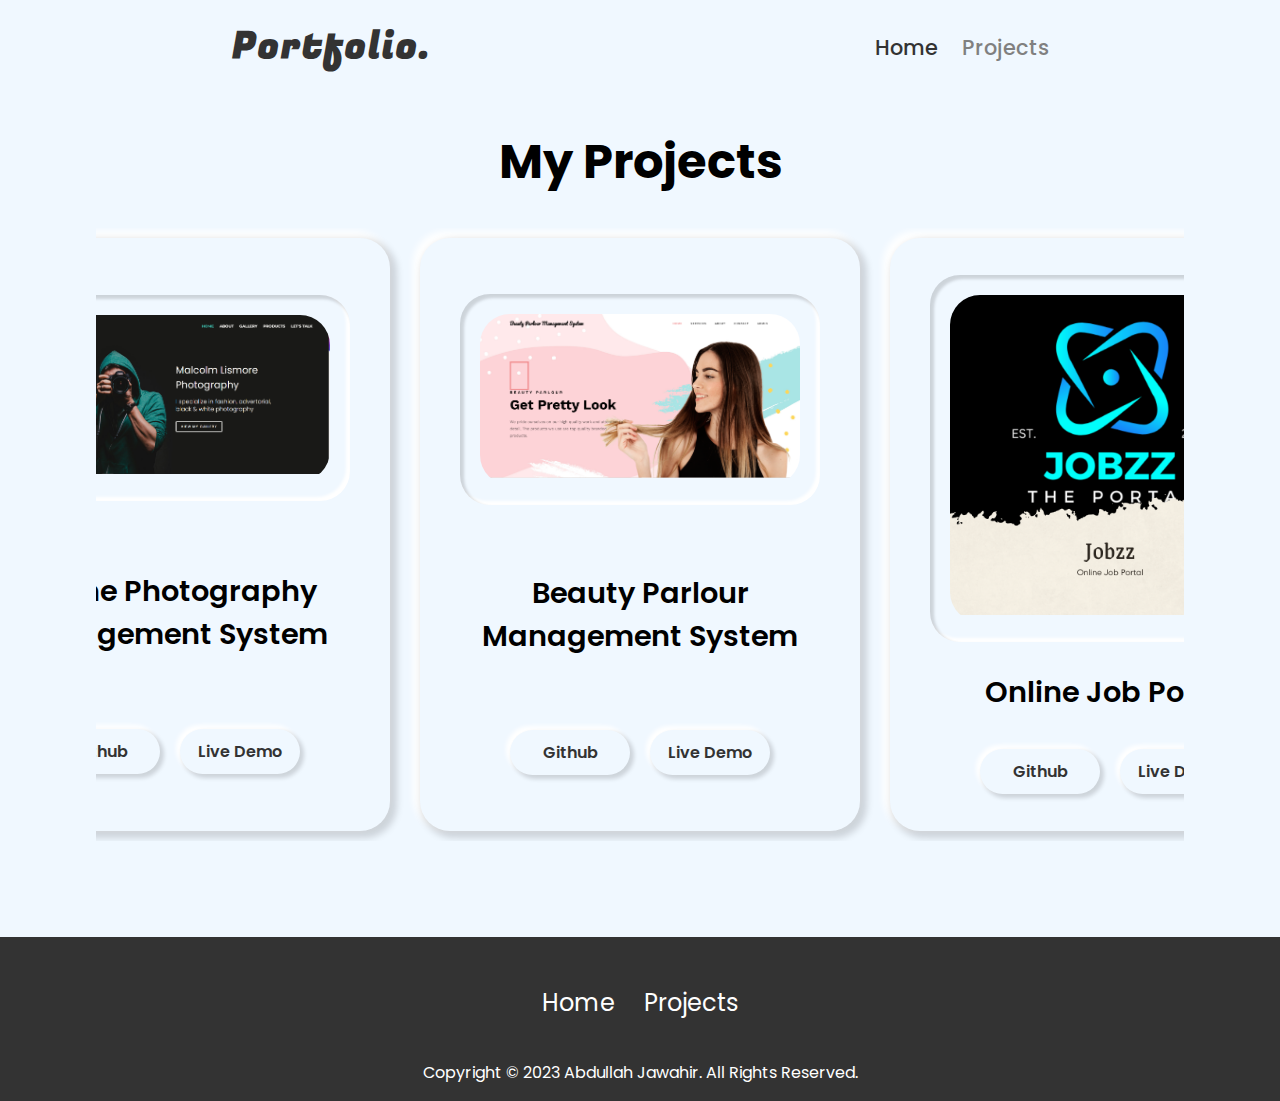
==== commit be5f3e7d: "changes in projects" ====
--- a/pages/projects.html
+++ b/pages/projects.html
@@ -136,6 +136,19 @@
                         Demo</a>
                 </div>
             </div>
+            <div class="project-card">
+                <div class="pic-wrapper">
+                    <div class="proj-pic">
+                        <img src="./Assets/food-order.png" alt="React Food Order UI" />
+                    </div>
+                </div>
+                <h2>React Food Order UI</h2>
+                <div class="proj-btns">
+                    <a href="https://github.com/Abdullah-Jawahir/React-Food-Order-UI" target="_blank"
+                        class="btn proj-code-btn">Github</a>
+                    <a href="https://react-food-order-ui.netlify.app/" target="_blank" class="btn proj-demo-btn">Live
+                        Demo</a>
+                </div>
     </section>
 
     <footer>
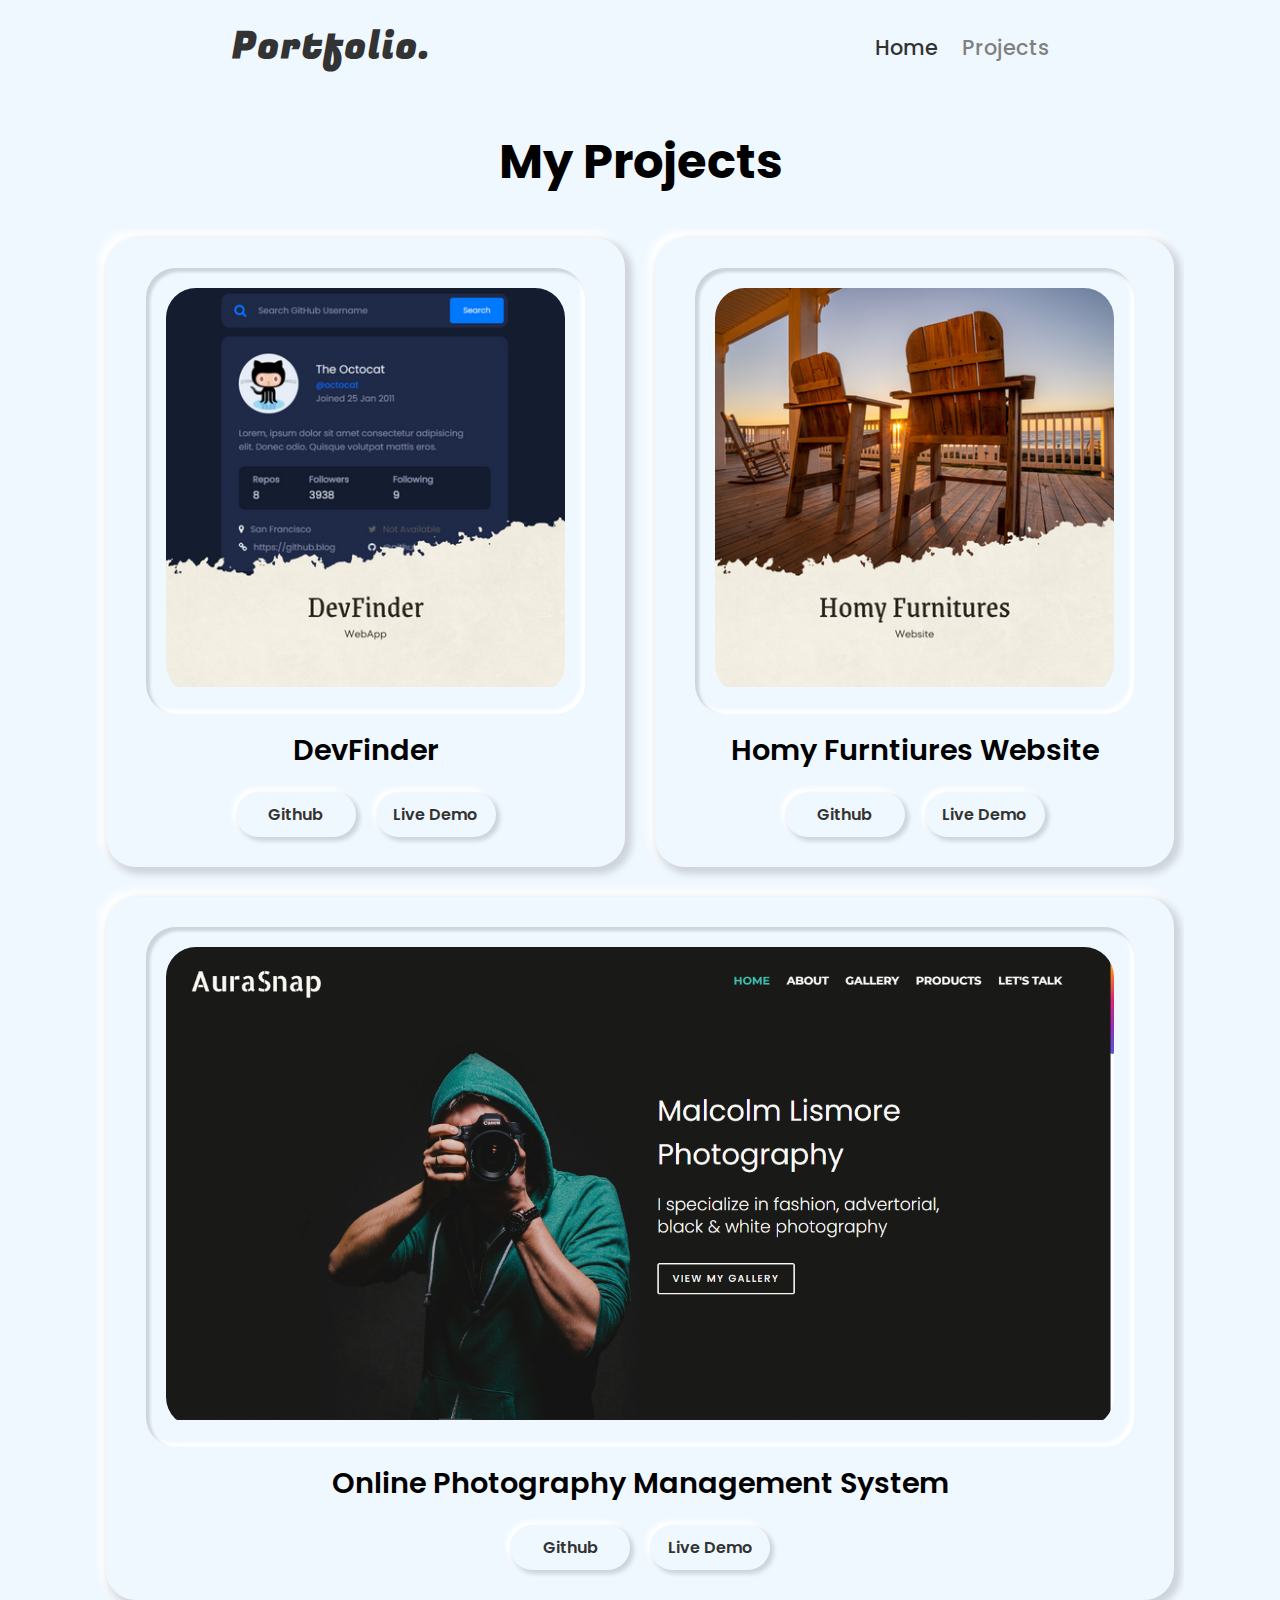
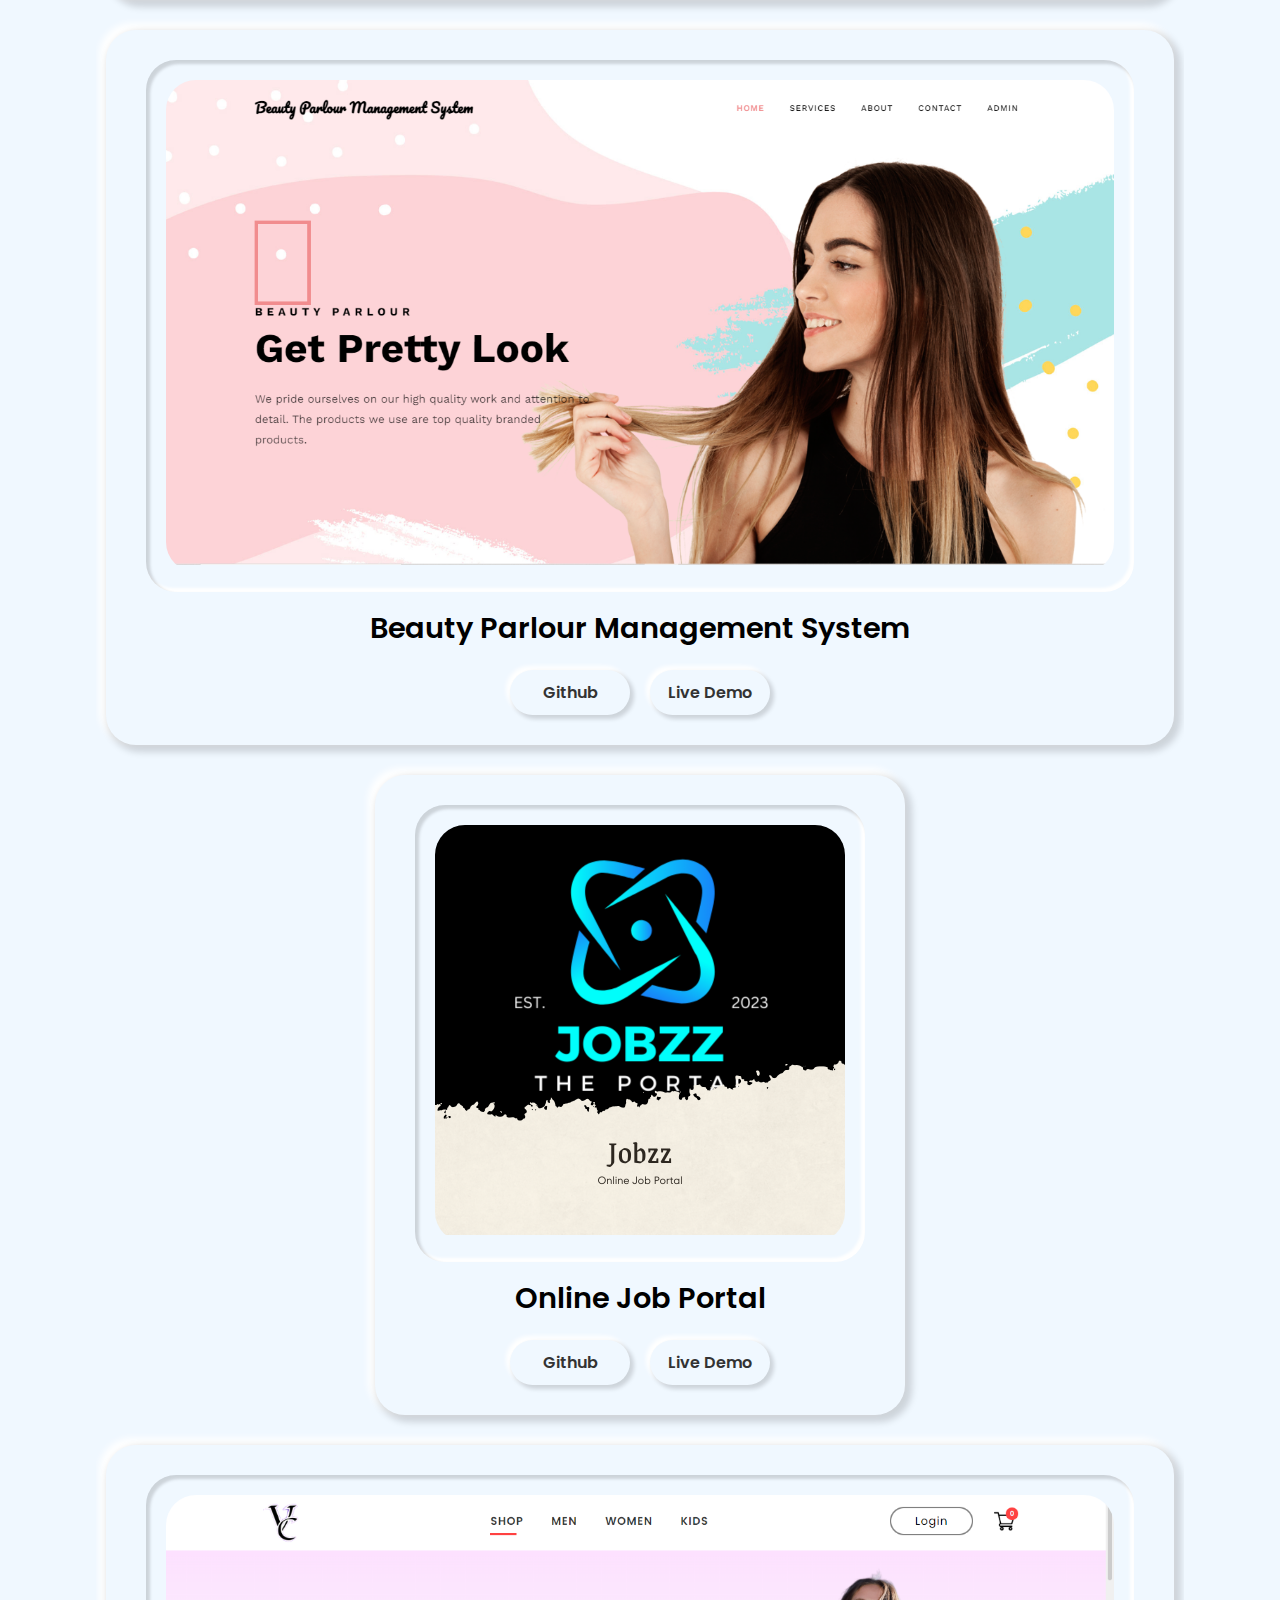
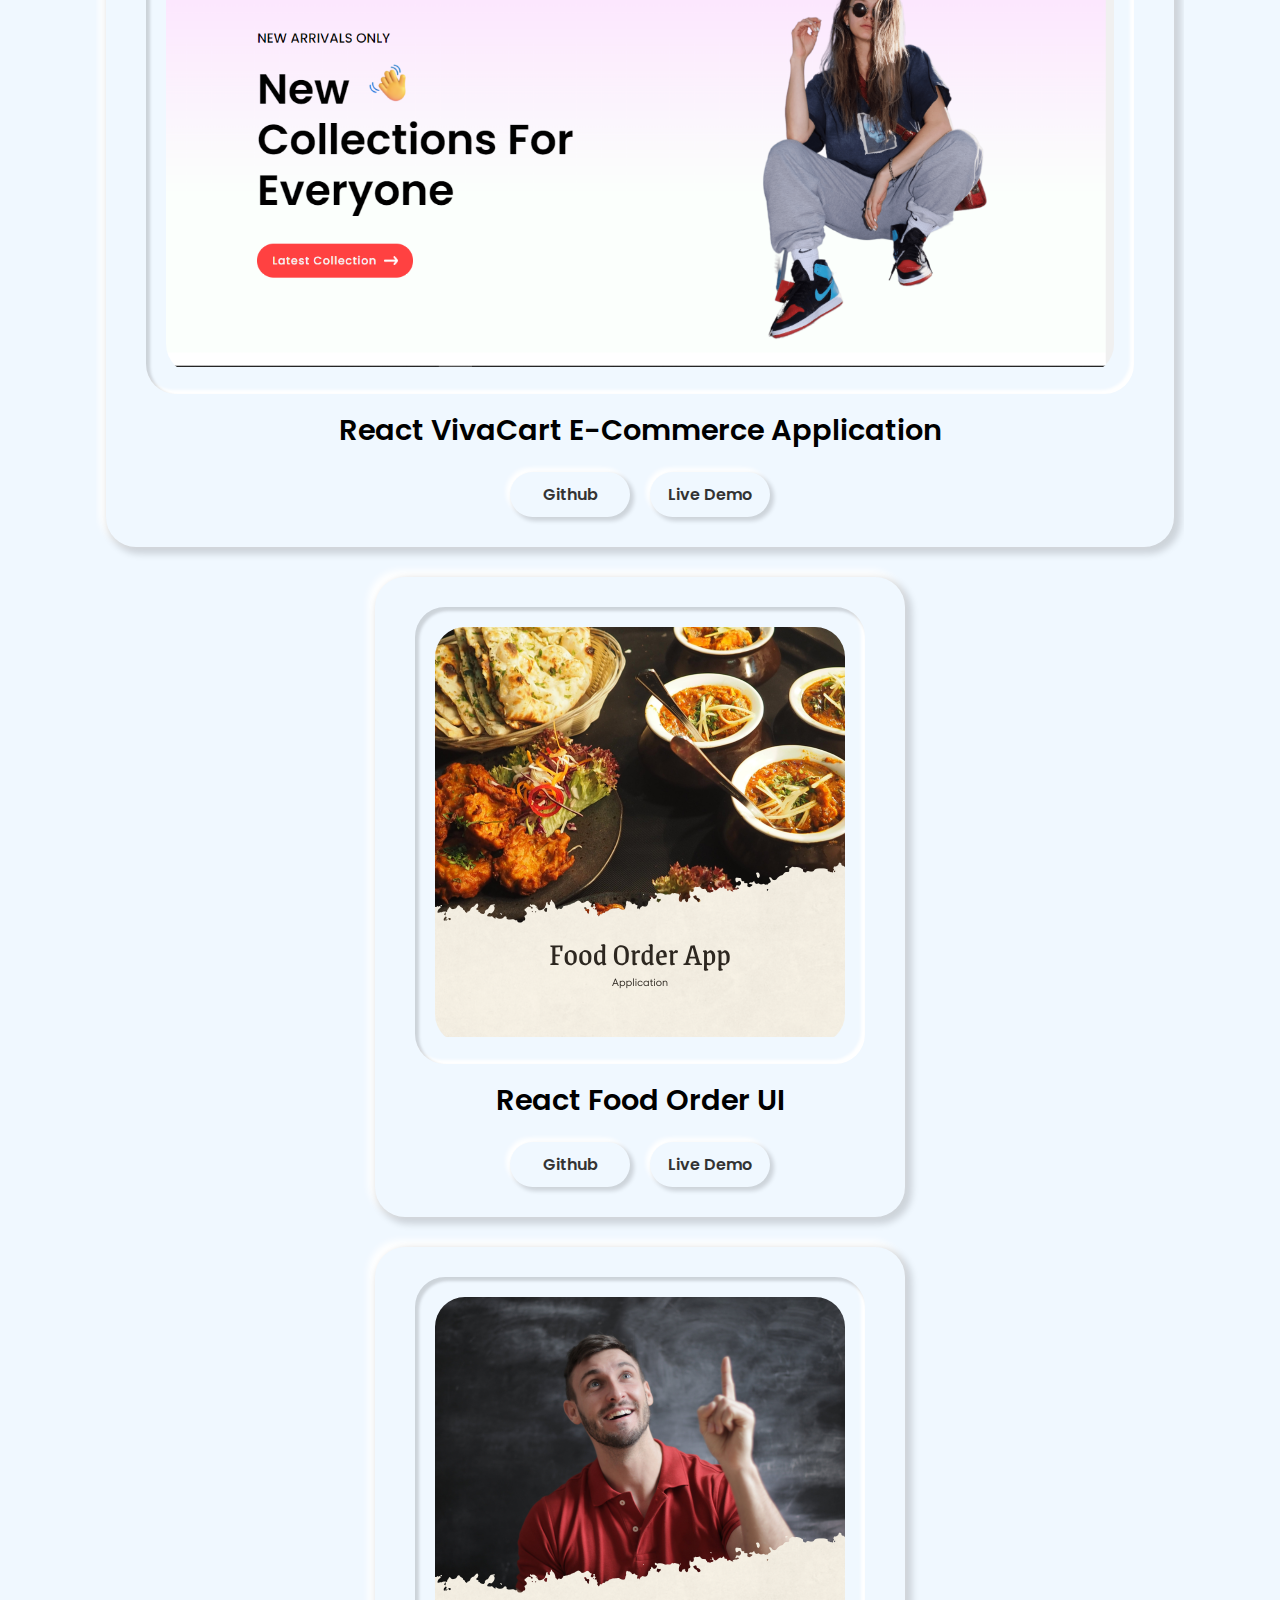
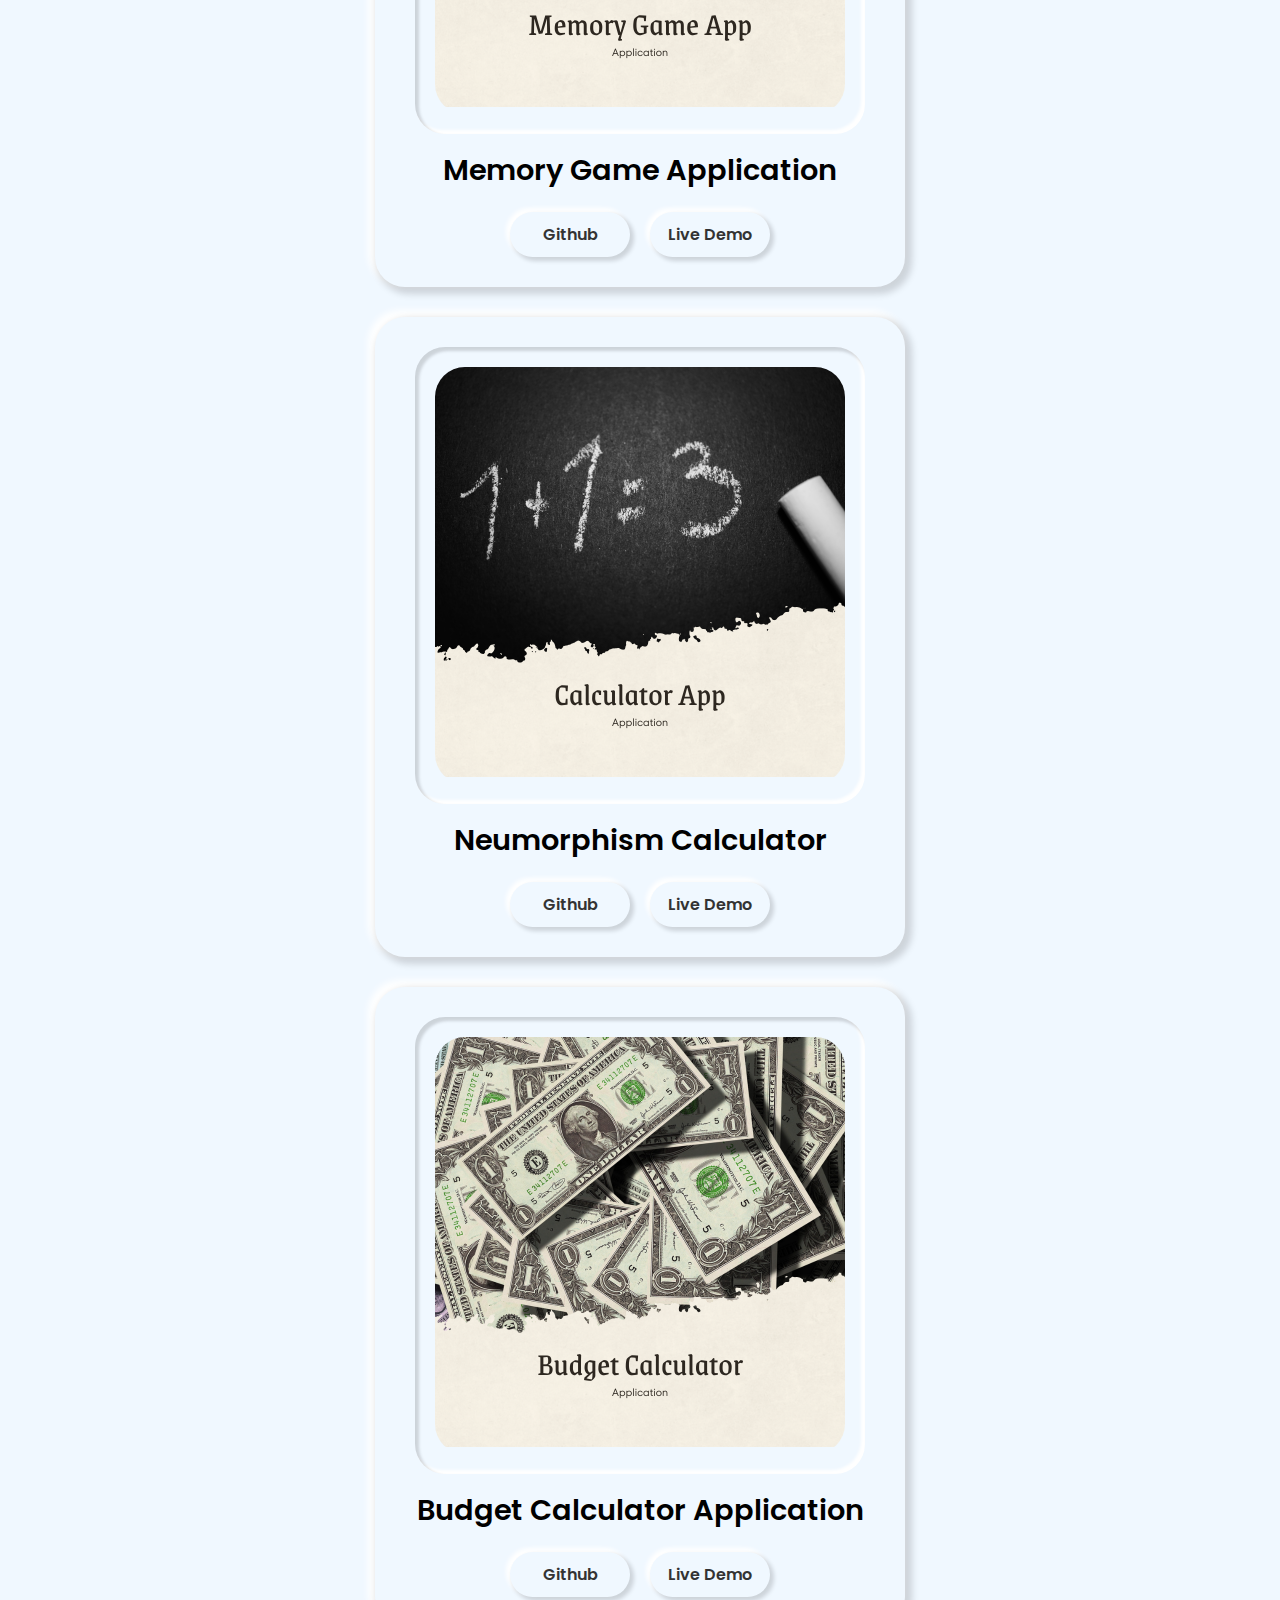
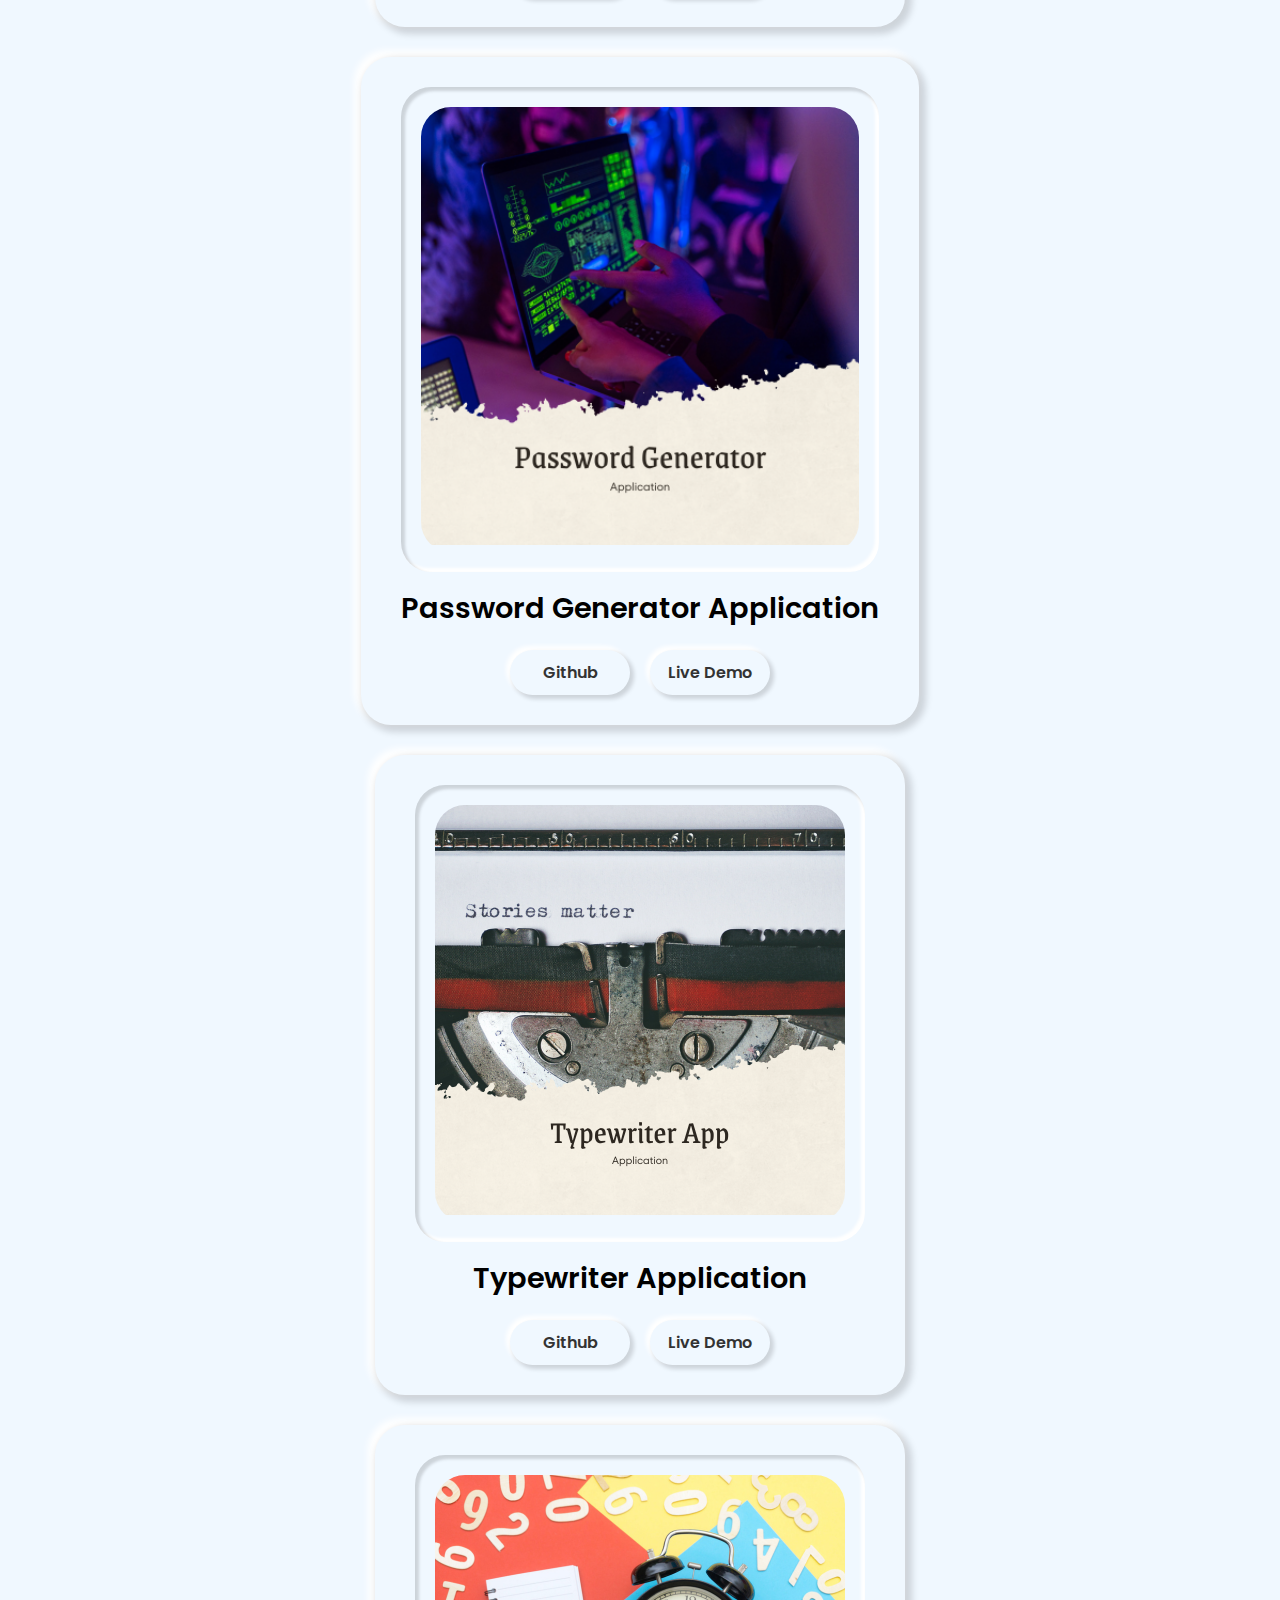
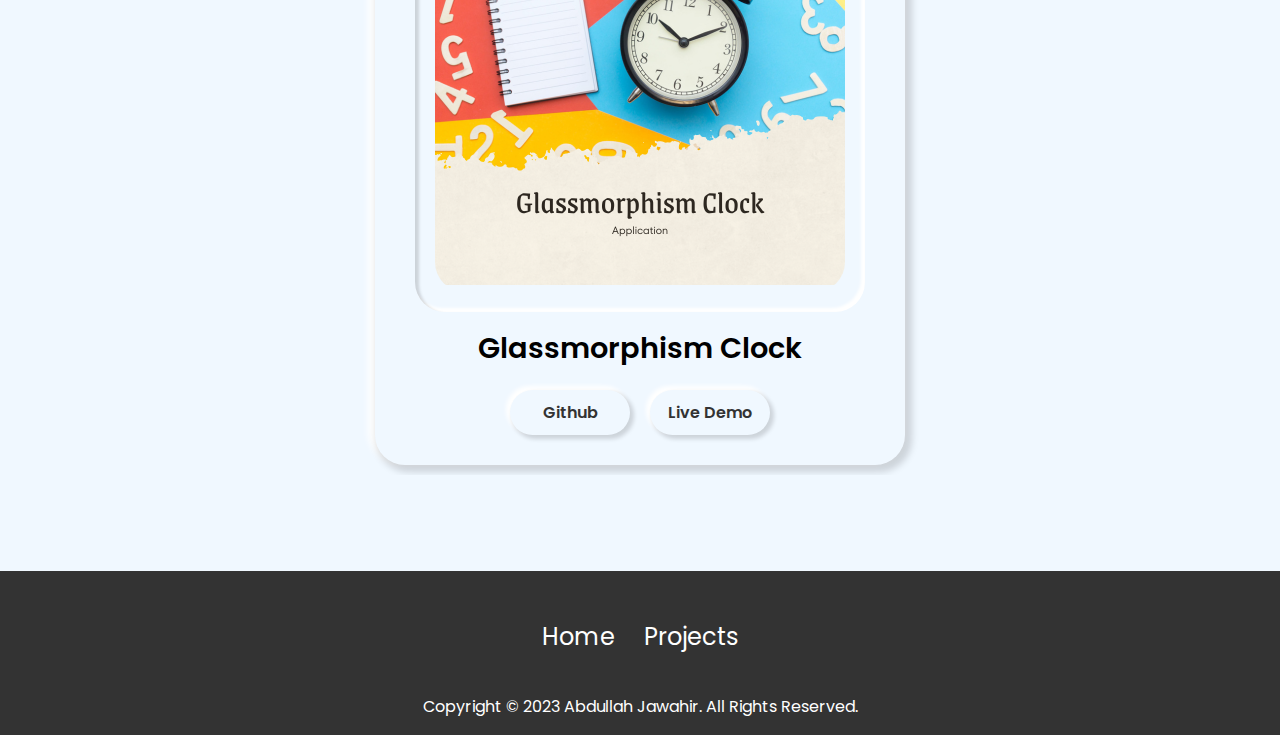
==== commit 6b3843f5: "Added some projects with changes" ====
--- a/pages/projects.html
+++ b/pages/projects.html
@@ -139,7 +139,7 @@
             <div class="project-card">
                 <div class="pic-wrapper">
                     <div class="proj-pic">
-                        <img src="./Assets/food-order.png" alt="React Food Order UI" />
+                        <img src="../Assets/food-order.png" alt="React Food Order UI" />
                     </div>
                 </div>
                 <h2>React Food Order UI</h2>
@@ -149,6 +149,98 @@
                     <a href="https://react-food-order-ui.netlify.app/" target="_blank" class="btn proj-demo-btn">Live
                         Demo</a>
                 </div>
+            </div>
+            <div class="project-card">
+                <div class="pic-wrapper">
+                    <div class="proj-pic">
+                        <img src="../Assets/memory.png" alt="Memory Game Application Image" />
+                    </div>
+                </div>
+                <h2>Memory Game Application</h2>
+                <div class="proj-btns">
+                    <a href="https://github.com/Abdullah-Jawahir/Memory-Game" target="_blank"
+                        class="btn proj-code-btn">Github</a>
+                    <a href="https://abdullah-jawahir.github.io/Memory-Game/" target="_blank"
+                        class="btn proj-demo-btn">Live
+                        Demo</a>
+                </div>
+            </div>
+            <div class="project-card">
+                <div class="pic-wrapper">
+                    <div class="proj-pic">
+                        <img src="../Assets/calculator.png" alt="Neumorphism Calculator Image" />
+                    </div>
+                </div>
+                <h2>Neumorphism Calculator</h2>
+                <div class="proj-btns">
+                    <a href="https://github.com/Abdullah-Jawahir/Nemorphism-Calculator" target="_blank"
+                        class="btn proj-code-btn">Github</a>
+                    <a href="https://abdullah-jawahir.github.io/Nemorphism-Calculator/" target="_blank"
+                        class="btn proj-demo-btn">Live
+                        Demo</a>
+                </div>
+            </div>
+            <div class="project-card">
+                <div class="pic-wrapper">
+                    <div class="proj-pic">
+                        <img src="../Assets/budget.png" alt="Budget Calculator Application Image" />
+                    </div>
+                </div>
+                <h2>Budget Calculator Application</h2>
+                <div class="proj-btns">
+                    <a href="https://github.com/Abdullah-Jawahir/Budget-Calculator" target="_blank"
+                        class="btn proj-code-btn">Github</a>
+                    <a href="https://abdullah-jawahir.github.io/Budget-Calculator/" target="_blank"
+                        class="btn proj-demo-btn">Live
+                        Demo</a>
+                </div>
+            </div>
+            <div class="project-card">
+                <div class="pic-wrapper">
+                    <div class="proj-pic">
+                        <img src="../Assets/password-gen.png" alt="Password Generator Application Image" />
+                    </div>
+                </div>
+                <h2>Password Generator Application</h2>
+                <div class="proj-btns">
+                    <a href="https://github.com/Abdullah-Jawahir/Password-Generator" target="_blank"
+                        class="btn proj-code-btn">Github</a>
+                    <a href="https://abdullah-jawahir.github.io/Password-Generator/" target="_blank"
+                        class="btn proj-demo-btn">Live
+                        Demo</a>
+                </div>
+            </div>
+            <div class="project-card">
+                <div class="pic-wrapper">
+                    <div class="proj-pic">
+                        <img src="../Assets/typewriter.png" alt="Typewriter Application Image" />
+                    </div>
+                </div>
+                <h2>Typewriter Application</h2>
+                <div class="proj-btns">
+                    <a href="https://github.com/Abdullah-Jawahir/JS-Type-Writer" target="_blank"
+                        class="btn proj-code-btn">Github</a>
+                    <a href="https://abdullah-jawahir.github.io/JS-Type-Writer/" target="_blank"
+                        class="btn proj-demo-btn">Live
+                        Demo</a>
+                </div>
+            </div>
+            <div class="project-card">
+                <div class="pic-wrapper">
+                    <div class="proj-pic">
+                        <img src="../Assets/clock.png" alt="Glassmorphism Clock Image" />
+                    </div>
+                </div>
+                <h2>Glassmorphism Clock</h2>
+                <div class="proj-btns">
+                    <a href="https://github.com/Abdullah-Jawahir/Simple-Clock" target="_blank"
+                        class="btn proj-code-btn">Github</a>
+                    <a href="https://abdullah-jawahir.github.io/Simple-Clock/" target="_blank"
+                        class="btn proj-demo-btn">Live
+                        Demo</a>
+                </div>
+            </div>
+        </div>
     </section>
 
     <footer>
--- a/CSS/projects.css
+++ b/CSS/projects.css
@@ -236,6 +236,7 @@
   display: grid;
   grid-template-columns: repeat(auto-fit, minmax(350px, 1fr));
   gap: 30px;
+  flex-wrap: wrap;
   width: 100%;
   max-height: 2180px;
   overflow-y: hidden;
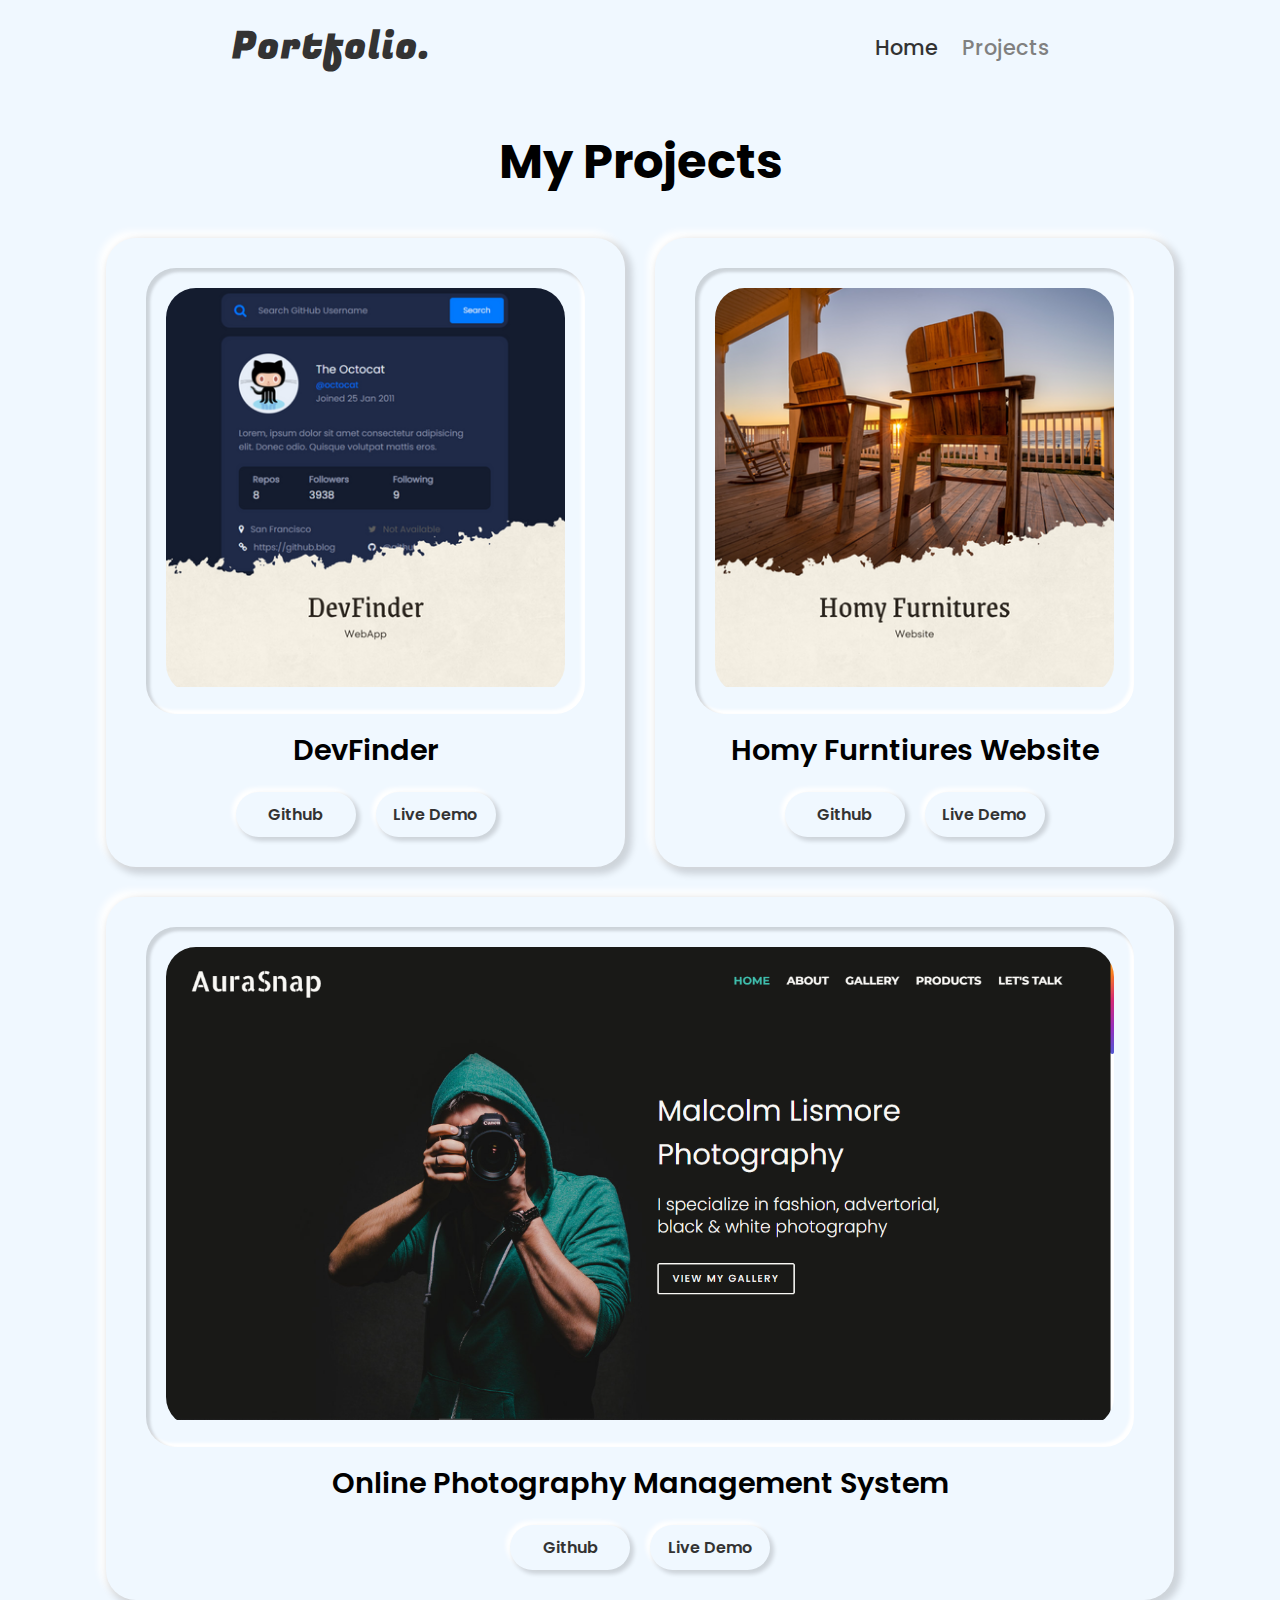
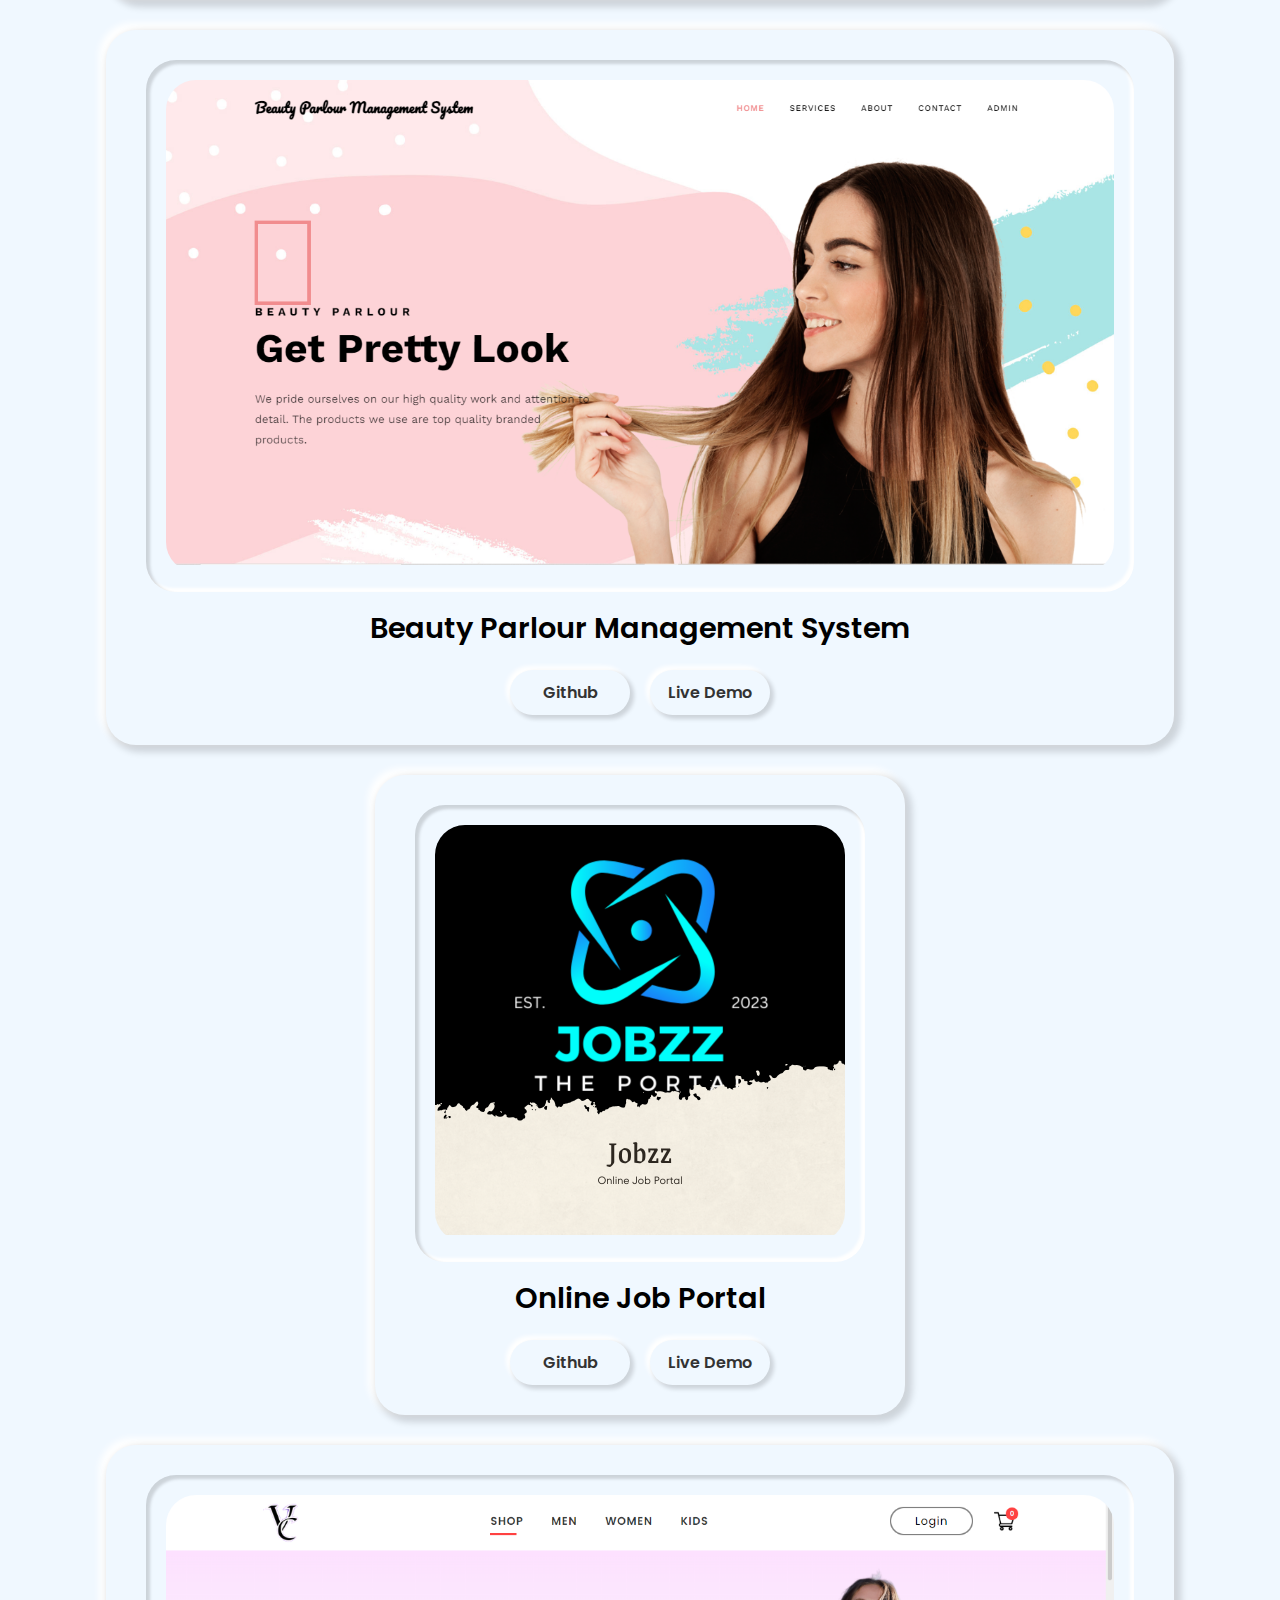
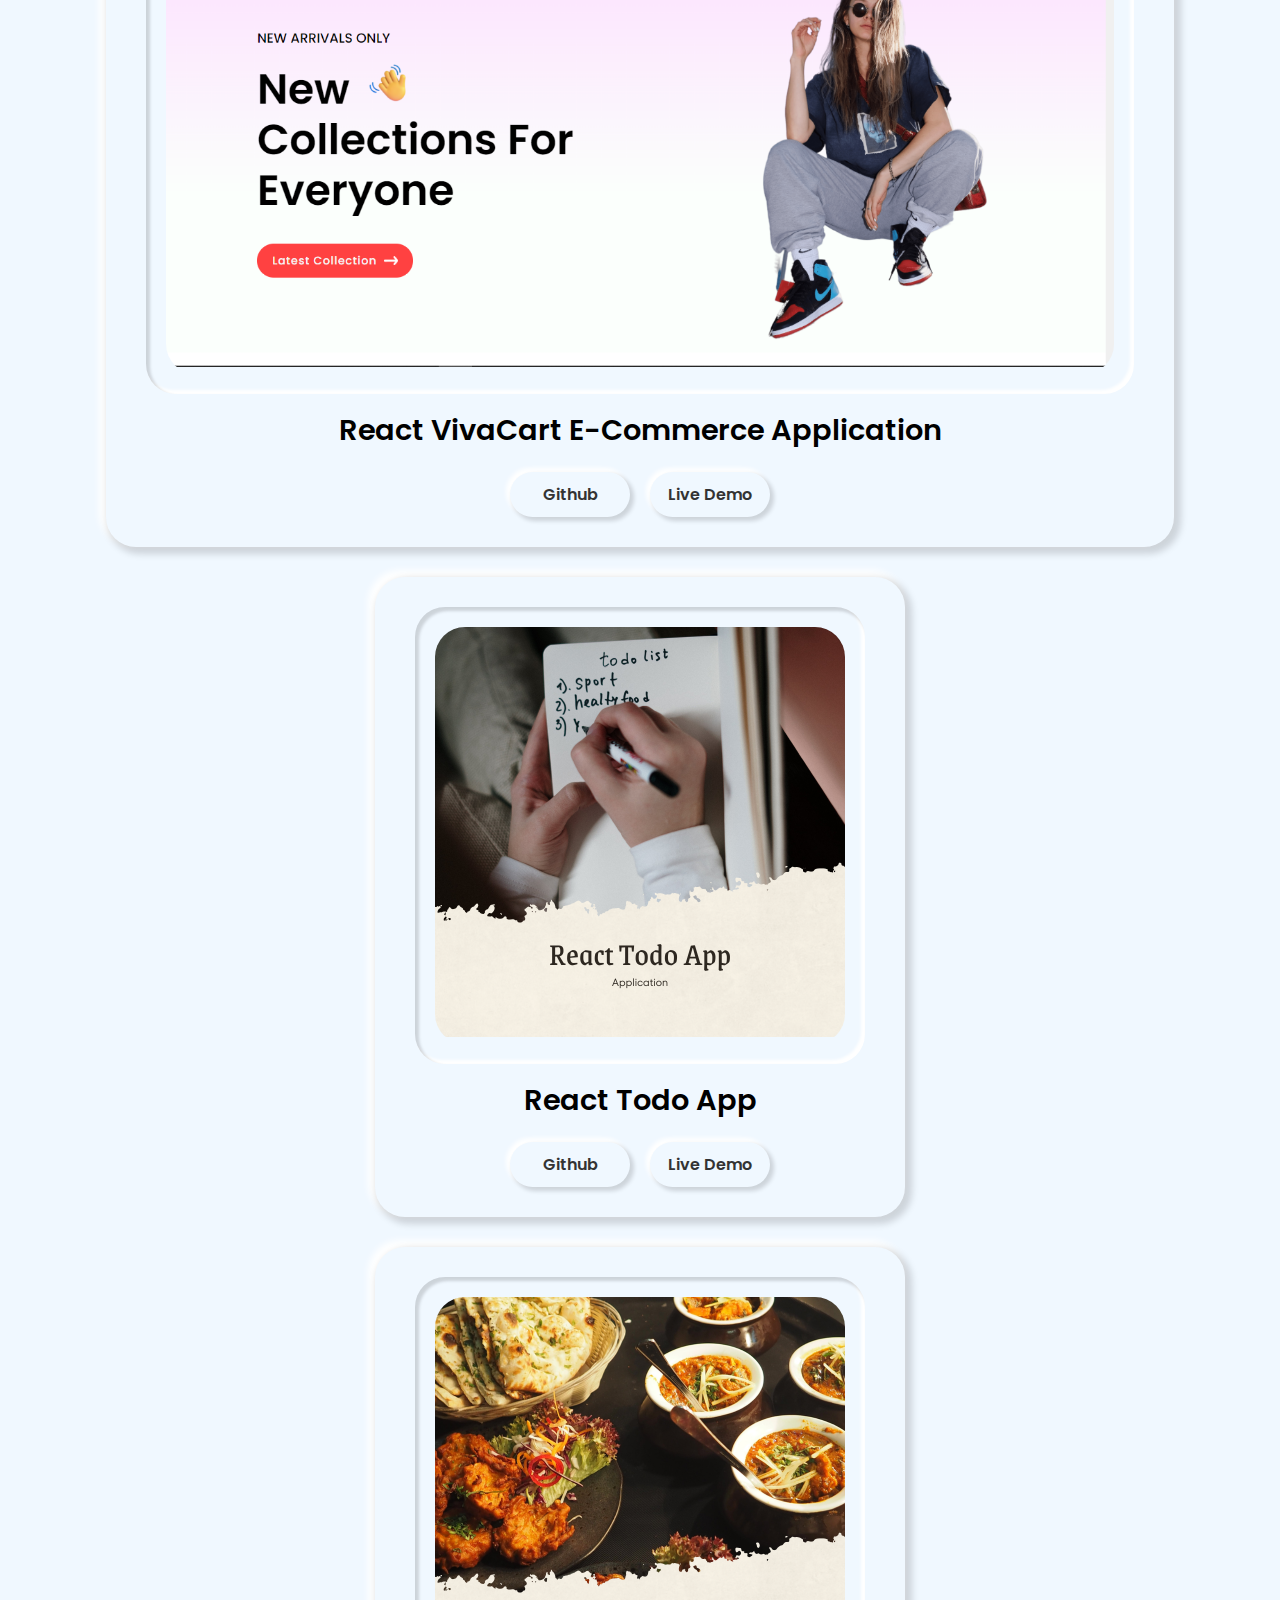
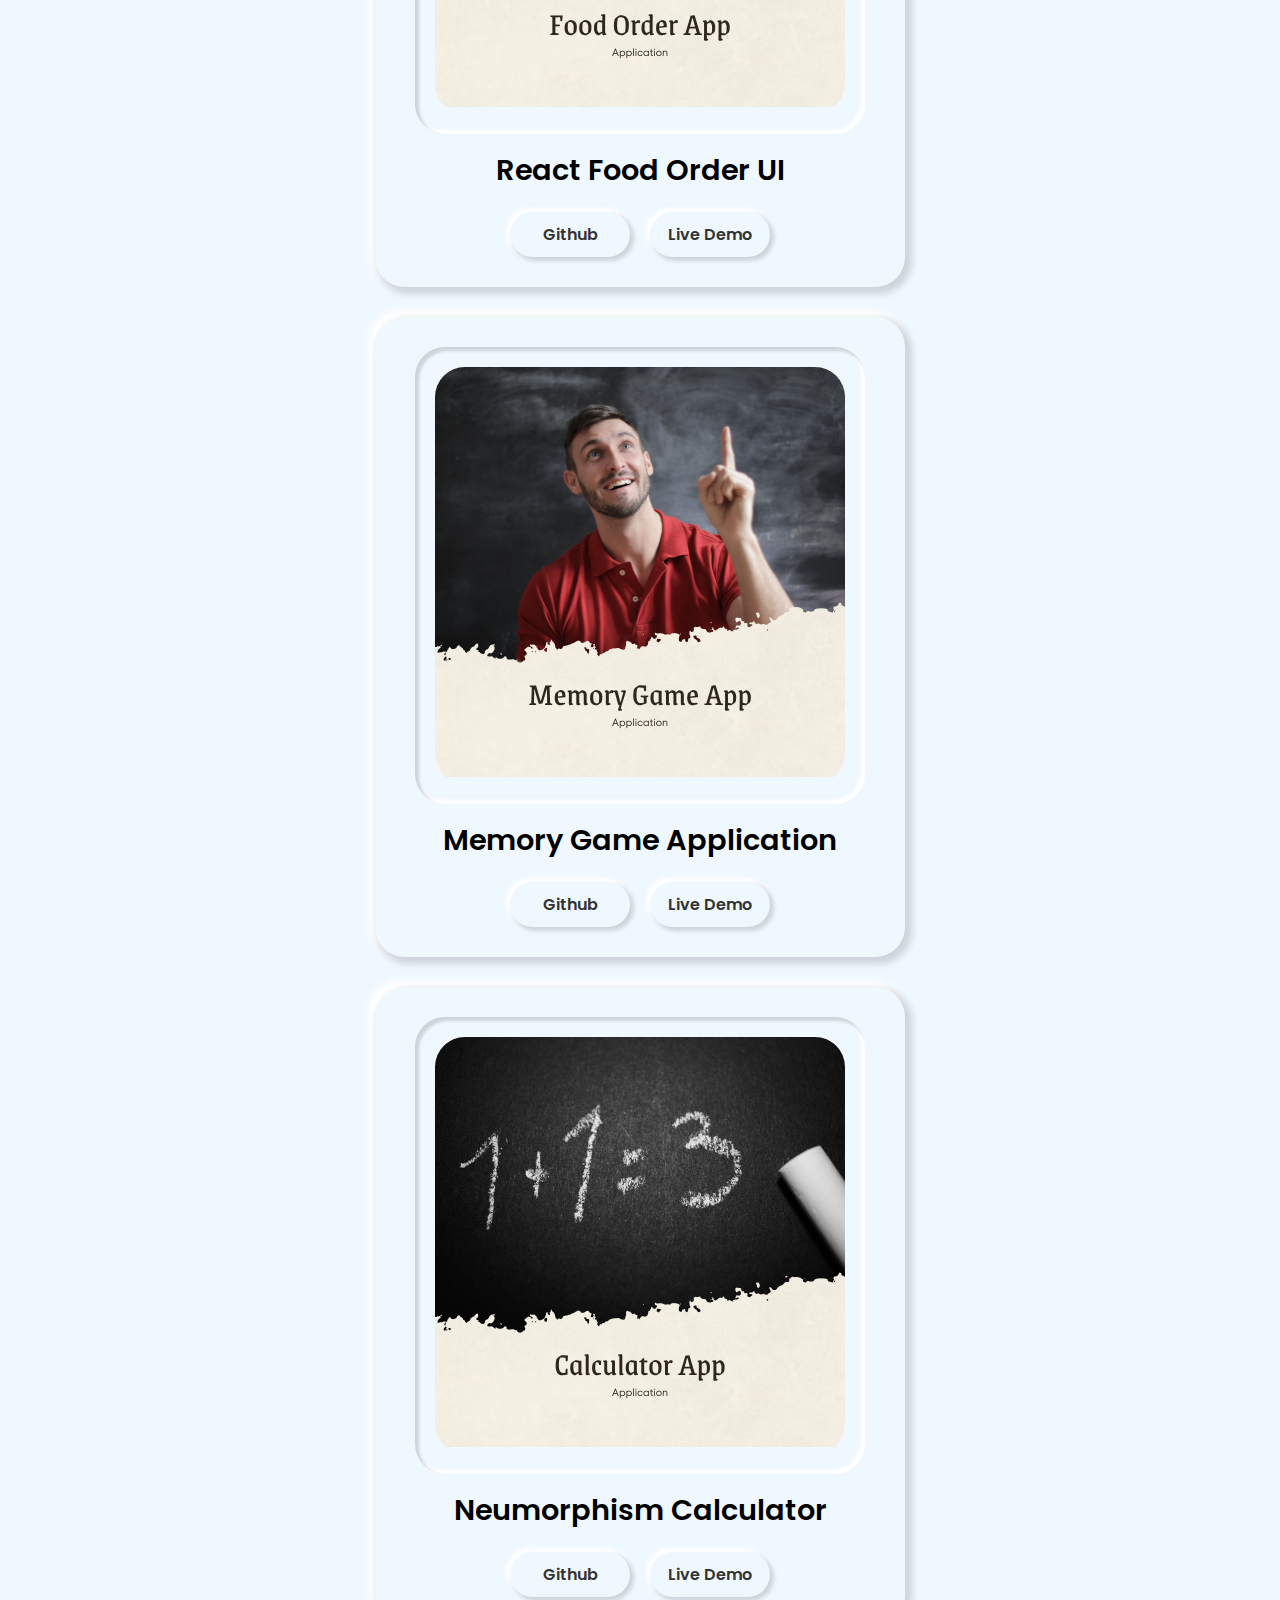
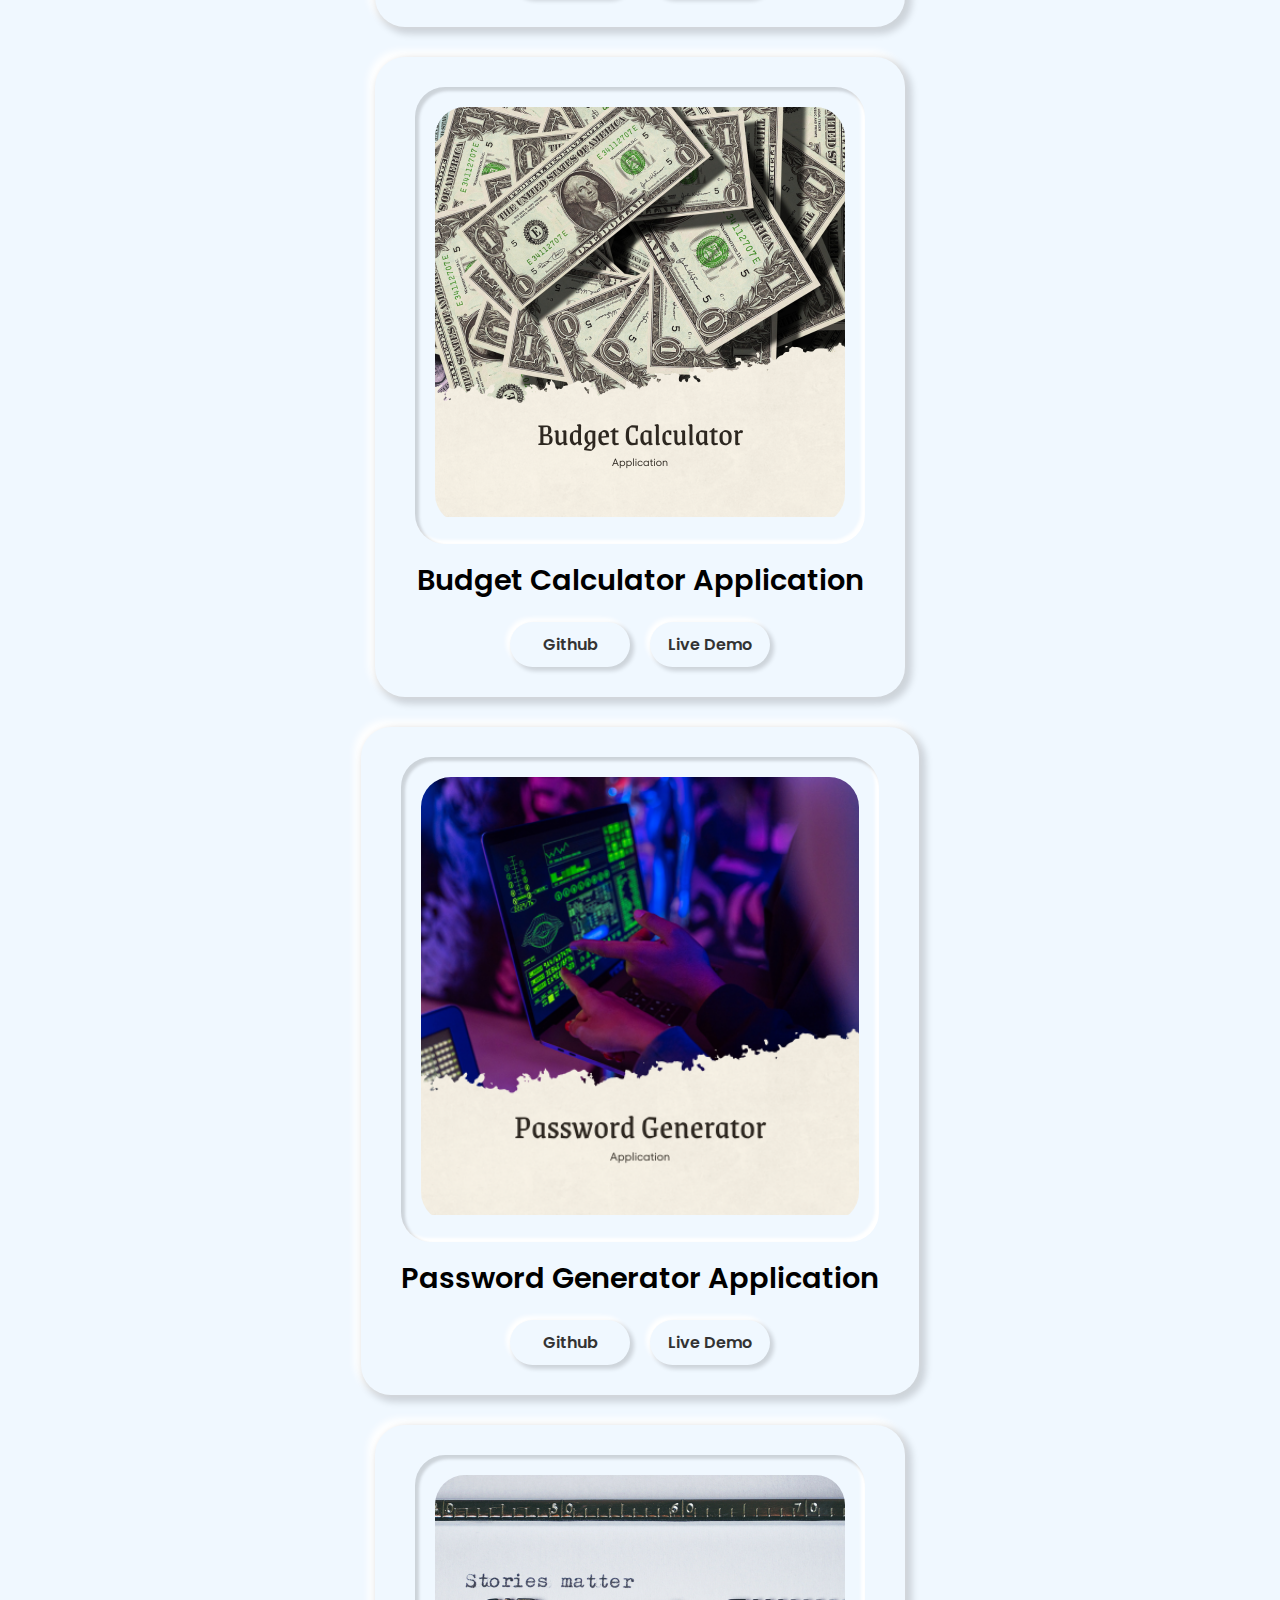
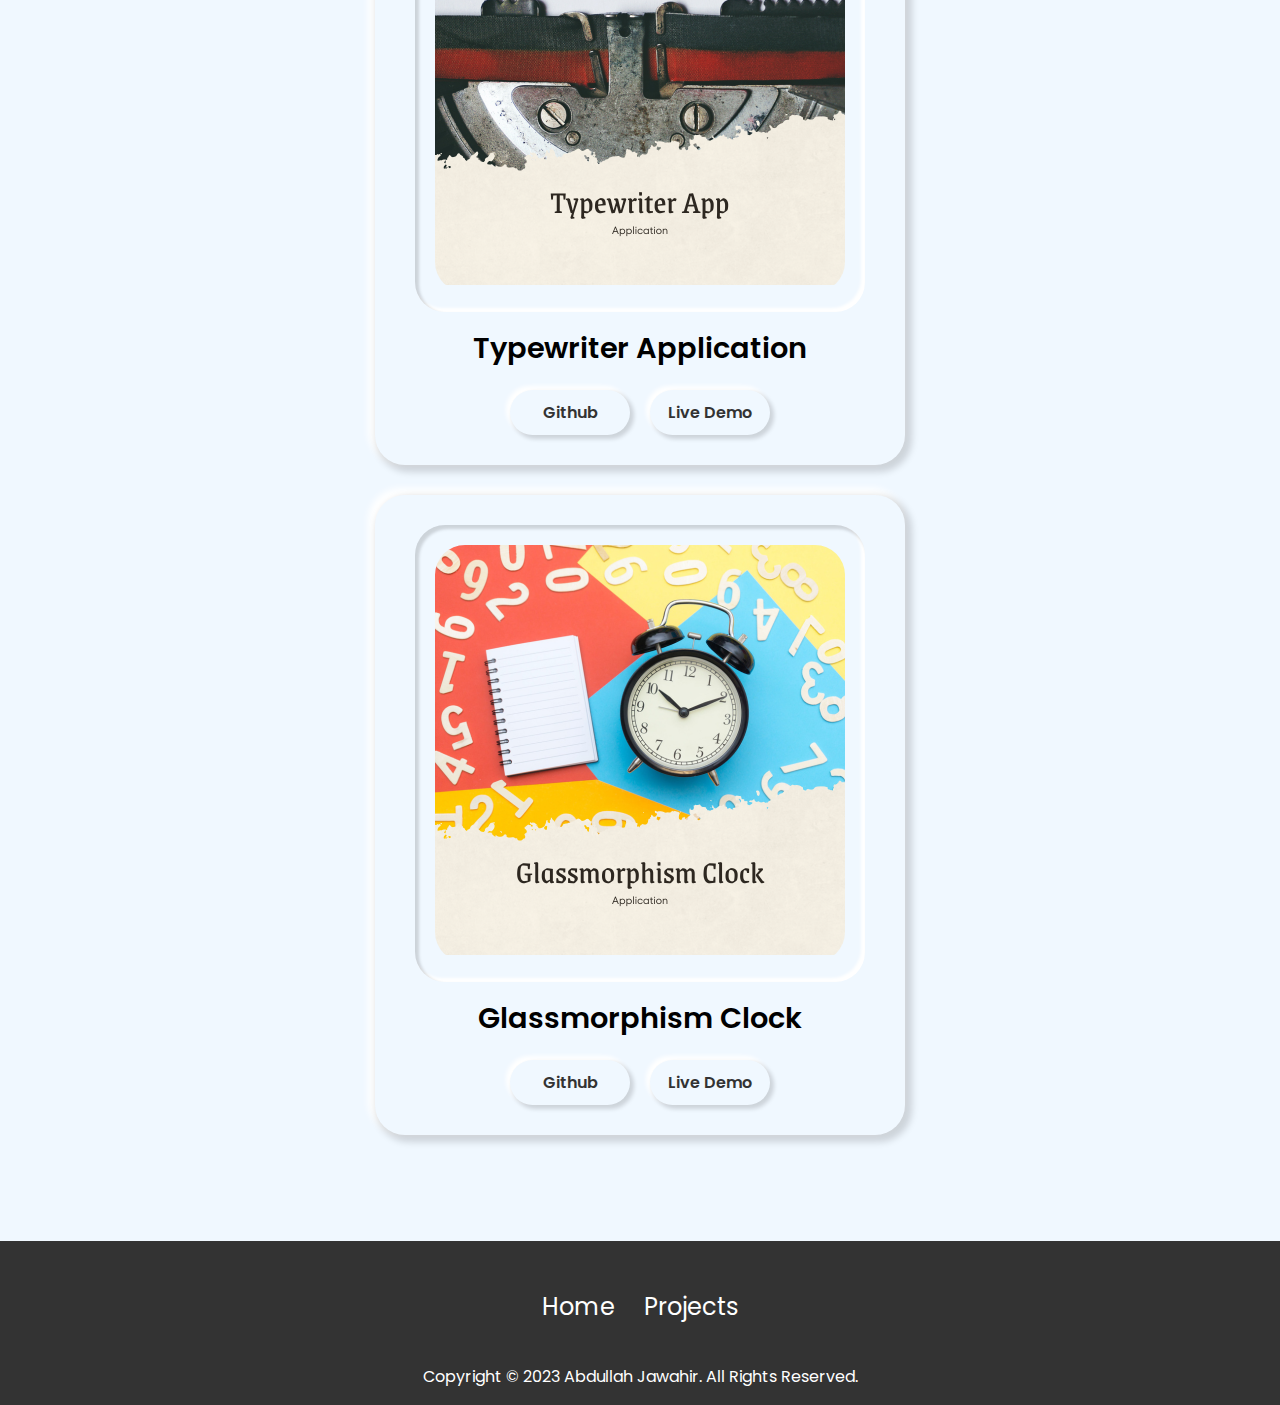
==== commit 9567da39: "added a new project" ====
--- a/pages/projects.html
+++ b/pages/projects.html
@@ -133,6 +133,20 @@
                     <a href="https://github.com/Abdullah-Jawahir/React-VivaCart-eCommerce-Application" target="_blank"
                         class="btn proj-code-btn">Github</a>
                     <a href="https://vivacart.netlify.app/" target="_blank" class="btn proj-demo-btn">Live
+                        Demo</a>
+                </div>
+            </div>
+            <div class="project-card">
+                <div class="pic-wrapper">
+                    <div class="proj-pic">
+                        <img src="../Assets/todo.png" alt="React Todo App Image" />
+                    </div>
+                </div>
+                <h2>React Todo App</h2>
+                <div class="proj-btns">
+                    <a href="https://github.com/Abdullah-Jawahir/React-Todo-App" target="_blank"
+                        class="btn proj-code-btn">Github</a>
+                    <a href="https://react-prac-todo-app.netlify.app/" target="_blank" class="btn proj-demo-btn">Live
                         Demo</a>
                 </div>
             </div>
--- a/CSS/projects.css
+++ b/CSS/projects.css
@@ -238,8 +238,6 @@
   gap: 30px;
   flex-wrap: wrap;
   width: 100%;
-  max-height: 2180px;
-  overflow-y: hidden;
   padding: 10px;
 }
 #projects .projects-container .project-card {
